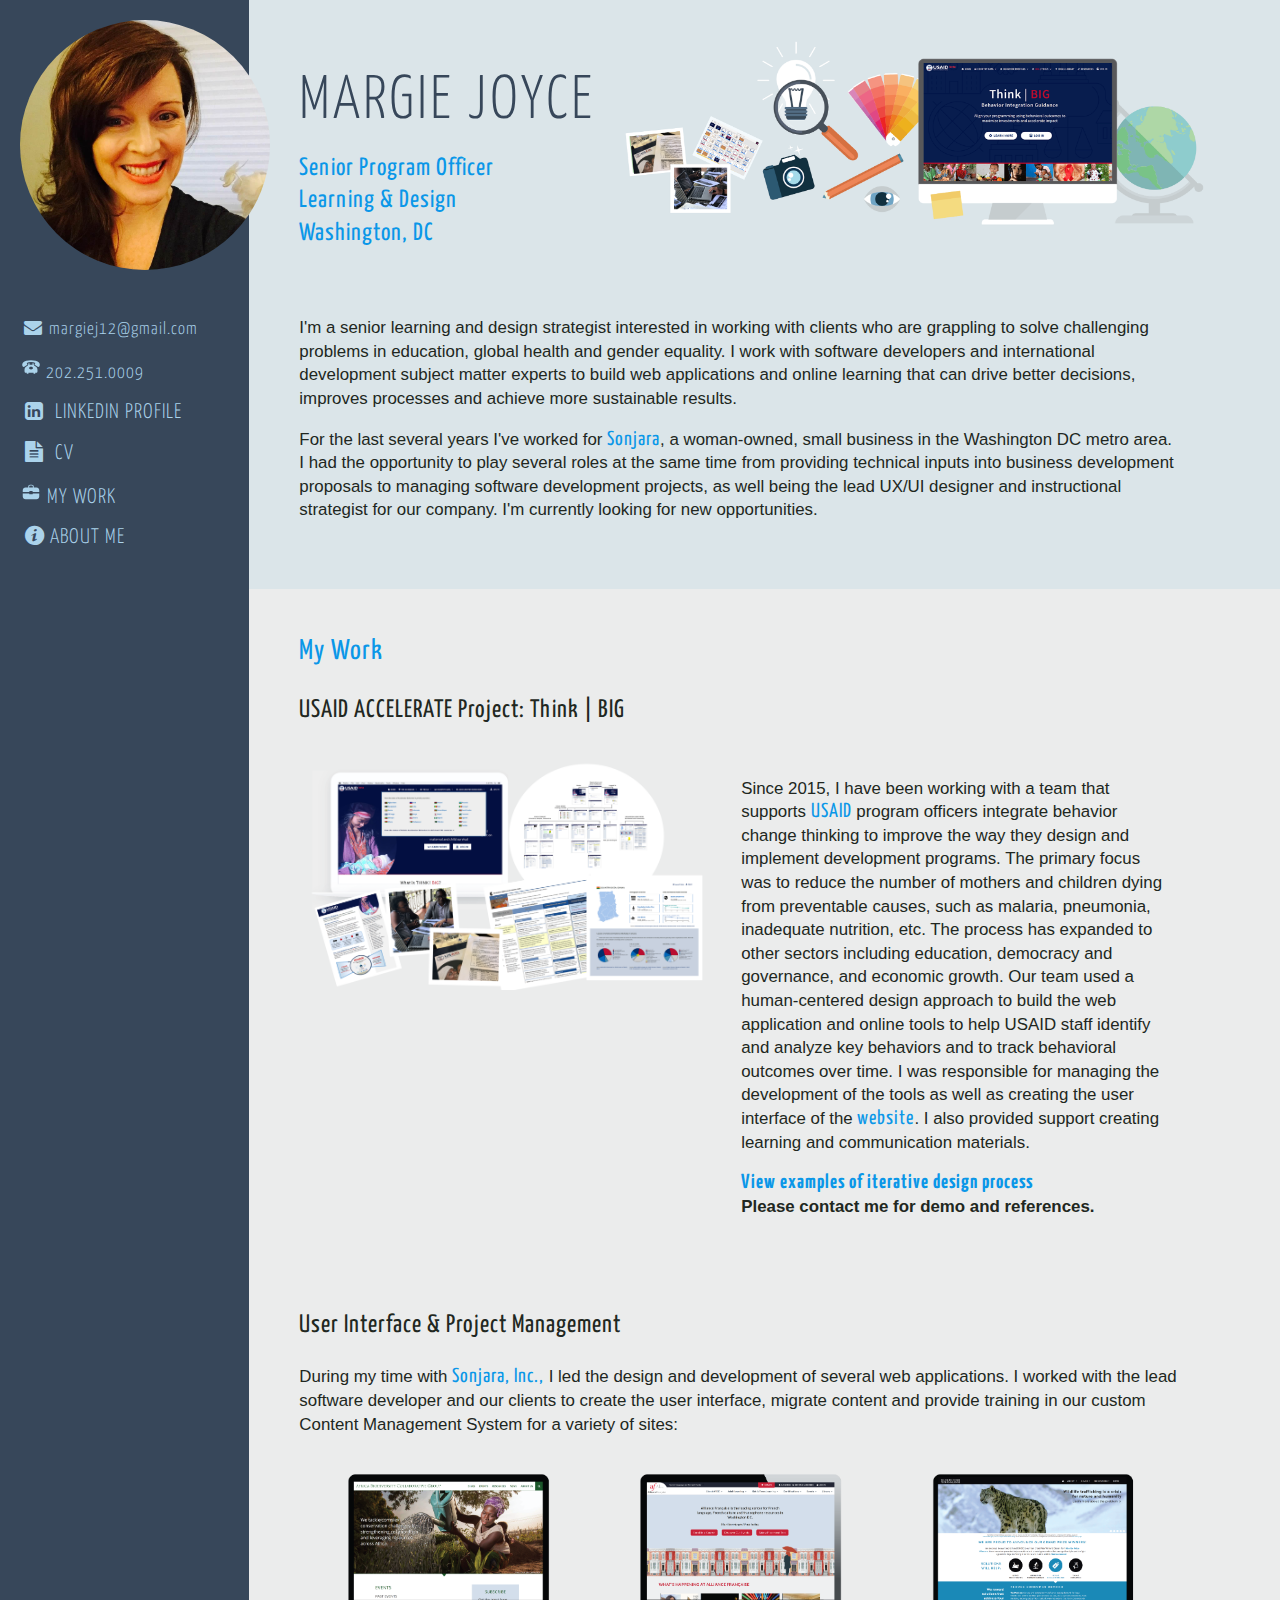
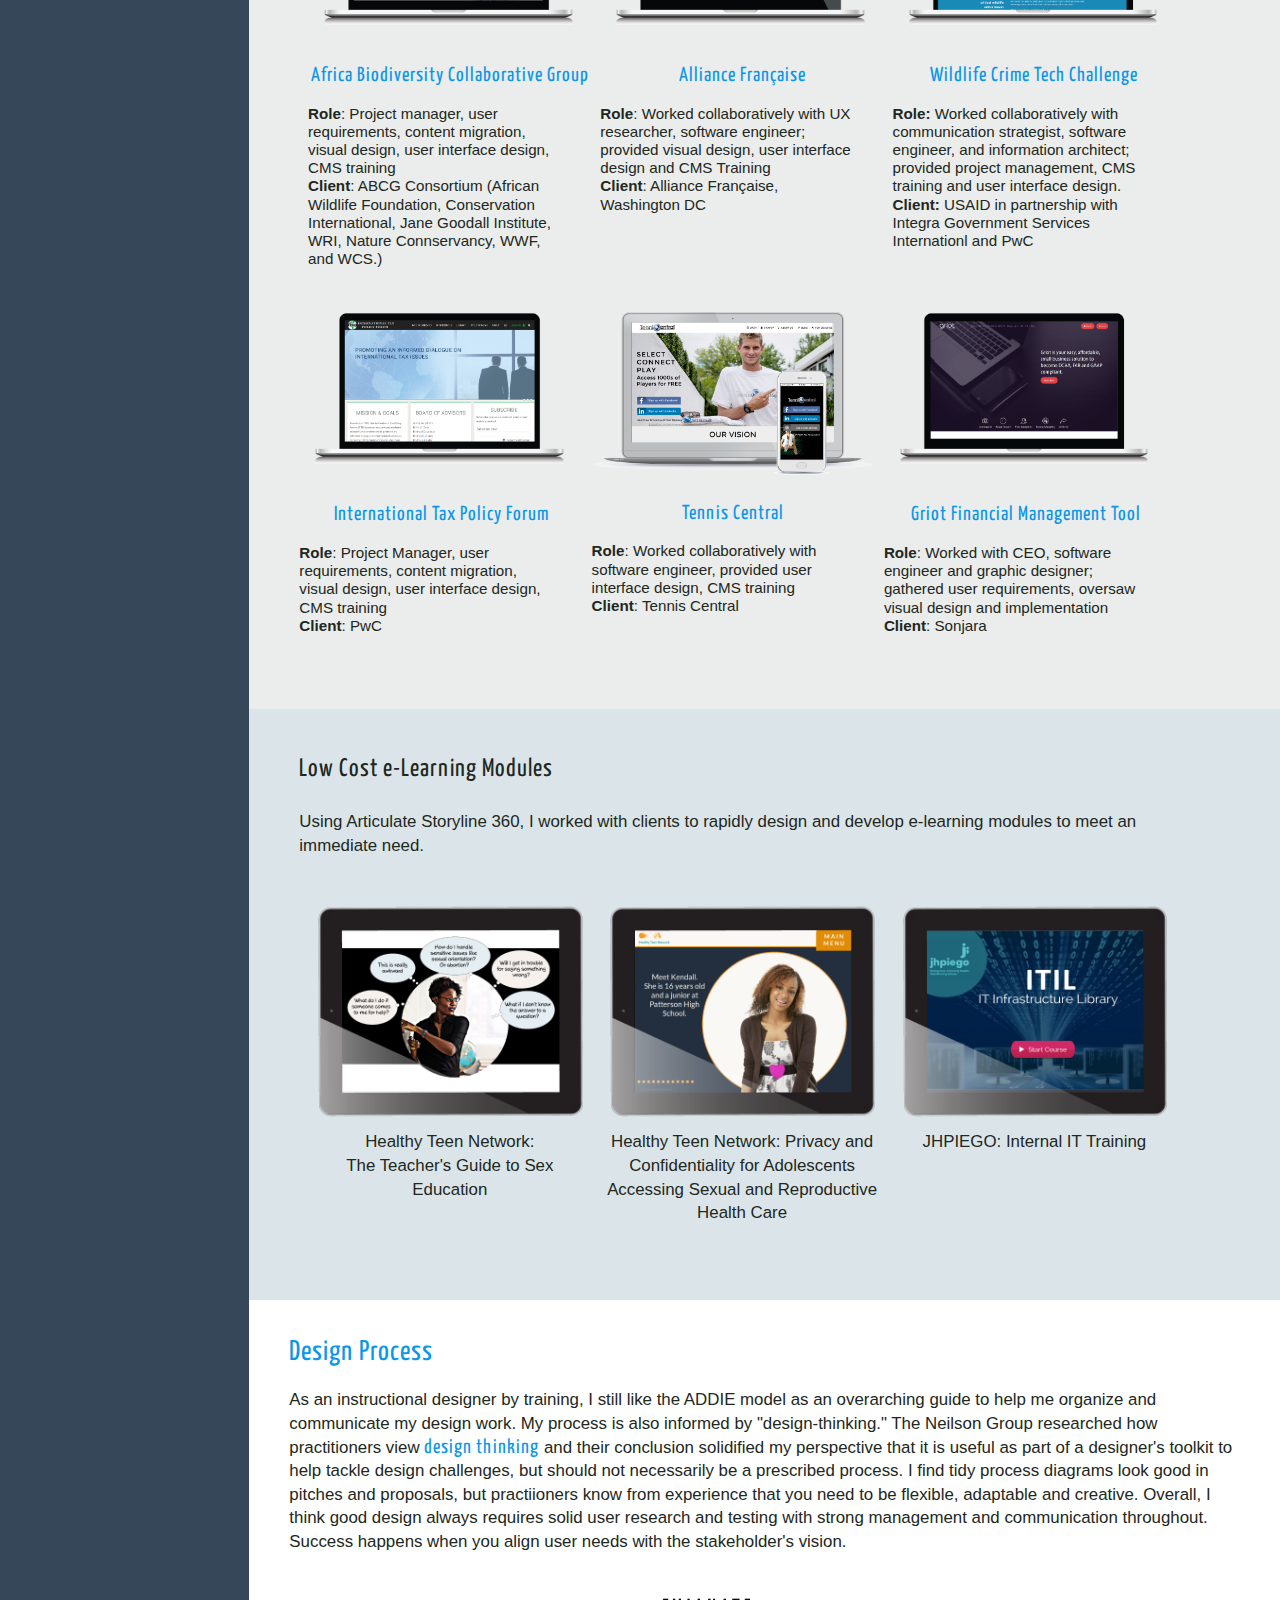
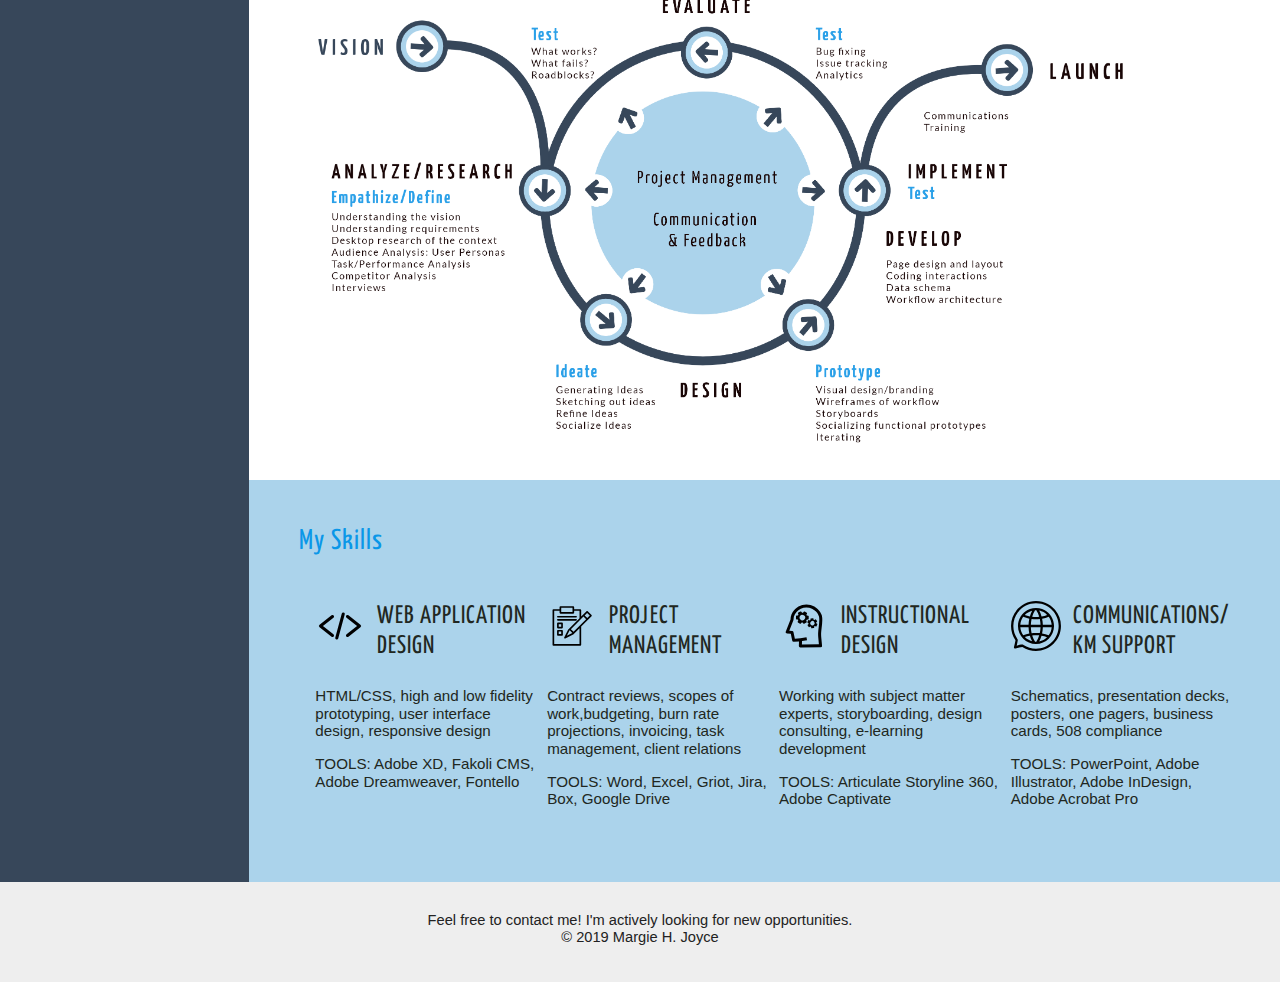
==== index.html @ 236e7077 "Update index.html" ====
<!doctype html>
<html lang="en">
<head>
<meta charset="utf-8">
<meta property="og:site_name" content="Margie Joyce Portfoilio" />
<meta property="og:title" content="Margie Joyce Design Portfolio" />
<meta property="og:image" content="images/banner.png" />
<meta name="description" content="tbd" />
<meta name="keywords" content="Margie Joyce, Instructional Design, Learning and Design, Learning Strategist" />
<meta name="viewport" content="width=device-width, user-scalable=no"/>
<title>Margie Joyce, Learning and Design Strategist</title>
<link href="css/main.css" rel="stylesheet" type="text/css"> 
<link href="css/grid.css" rel="stylesheet" type="text/css"> 
<link href="css/mobile.css" rel="stylesheet" type="text/css"> 
<link href="css/fontello.css?" rel="stylesheet" type="text/css"> 
<link href="https://fonts.googleapis.com/css?family=Roboto:400,100italic,300italic,400italic,500,500italic,700,700italic,900,900italic,100,300' rel='stylesheet' type='text/css">
<link href="https://fonts.googleapis.com/css?family=Yanone+Kaffeesatz:200,300,400,700" rel="stylesheet">
</head>
<body>
<div id="layout">
  <div id="leftnav">
    <div class="photo"><img src="images/mjoyce.jpeg" alt=""/></div>
	  <div id="info"><i class="icon-mail-alt"></i> margiej12@gmail.com
      <p><img src="images/phone.svg" alt="phone icon"/>  202.251.0009</p>
    <p><a href="https://www.linkedin.com/in/margiejoyce12/" target="_blank"><i class="icon-linkedin-squared"></i> LINKEDIN PROFILE</a></p>
		<p><a href="/resume.pdf" target="_blank"> <i class="icon-doc-text-inv"></i> CV</a></p>
    <p><img src="images/work.svg" alt="work icon"/><a href="index.html"> My Work </a></p>
		<p><a href="about.html"> <i class="icon-info-circled"></i>ABOUT ME </a></p>
	</div></div>
  <div class="container"> 
    <div id="header_panel">
     <div class="section group">
	<div class="col span_1_of_3">
	     <div id="header"><h1>Margie Joyce</h1>
	      <h2>
		Senior Program Officer<br>
		Learning &amp; Design <br>
			  Washington, DC </h2></div>
	</div>
	<div class="col span_2_of_3"><img src="images/banner.png" width="100%" height="auto" alt="map of world"/>	
	</div>  </div></div>
    <div class="blue_gray_panel">
       <p>I'm a senior learning and design strategist interested in working with clients who are grappling to solve challenging problems in education, global health and gender equality. I work with software developers and international development subject matter experts to build web applications and online learning that can drive better decisions, improves processes and achieve more sustainable results. </p>
       <p>For the last several years I've worked for <a href="http://www.sonjara.com" target="_blank">Sonjara</a>, a woman-owned, small business in the Washington DC metro area. I had the opportunity to play several roles at the same time from providing technical inputs into business development proposals to managing software development projects, as well being the lead UX/UI designer and instructional strategist for our company. I'm currently looking for new opportunities. </p>
     </div>
	  <div class="gray_panel"><h2>My Work</h2>
		<div class="section group">
	<h3>USAID ACCELERATE Project: Think | BIG</h3>
		<div class="col span_1_of_2"><img src="images/accelerate_ss.png" width="100%" height="auto" alt="" style="padding-right: 20px;"></div> 
			<div class="col span_1_of_2">
              <p>Since 2015, I have been working  with a team that supports <a href="http://www.usaid.gov" target="_blank">USAID</a> program officers integrate behavior change thinking to improve the way they design and implement development programs. The primary focus was to reduce the number of mothers and children dying from preventable causes, such as malaria, pneumonia, inadequate nutrition, etc. The process has expanded to other sectors including education, democracy and governance, and economic growth. Our team used a human-centered design approach to build the web application and online tools to help USAID staff identify and analyze key behaviors and to track behavioral outcomes over time. I was responsible for managing the development of the tools as well as creating the user interface of the <a href="http://www.acceleratorbehaviors.org" target="_blank">website</a>. I also provided support creating learning and communication materials.</p>
              <p><strong><a href="accelerate_iterations.html">View examples of iterative design process</a><br>
              Please contact me for demo and references.<br>
              </strong></p>
              <p>&nbsp;</p>
	      </div>	 
	  </div>	   
	<div class="section group">
	<h3>User Interface & Project Management	</h3>
		<p>During my time with <a href="http://www.sonjara.com" target="_blank">Sonjara, Inc.,</a> I led the design and development of several web applications. I worked with the lead software developer and our clients to create the user interface, migrate content and provide training in our custom Content Management System for a variety of sites:</p>
		<div class="col span_1_of_3"><img src="images/abcg.png" width="100%" alt="Africa Biodiversity Collaborative Group"/><p style="text-align: center"> <a href="http://abcg.org" target="_blank">Africa Biodiversity Collaborative Group</a></p>
<p style="width: 90%; font-size: 90%; line-height: 120%;"> <strong>Role</strong>: Project manager, user requirements, content migration, visual design, user interface design, CMS training<br>
		  <strong>Client</strong>: ABCG Consortium (African Wildlife Foundation, Conservation International, Jane Goodall Institute, WRI,  Nature Connservancy, WWF, and WCS.)</p>
		</div>
		<div class="col span_1_of_3"><img src="images/afdc.png" width="100%" alt="Alliane Francaise"/><p style="text-align: center"> <a href="https://francedc.org/" target="_blank">Alliance Française</a></p>
		  <p style="width: 90%; font-size: 90%; line-height: 120%;"><strong>Role</strong>: Worked collaboratively with UX researcher, software engineer; provided visual design, user interface design and CMS Training<br>
            <strong>Client</strong>: Alliance Française, Washington DC<br>
	      </p>
		</div>
		<div class="col span_1_of_3">
		  <img src="images/wctc.png" width="100%" alt="screenshot of homepae"/>
		  <p style="text-align: center"><a href="https://wildlifecrimetech.org/" target="_blank"> Wildlife Crime Tech Challenge</a></p>
		  <p style="width: 90%; font-size: 90%; line-height: 120%;"><strong>Role: </strong>Worked collaboratively with communication strategist, software engineer, and information architect; provided project management, CMS training and user interface design.<br>
	      <strong>Client:</strong> USAID in partnership with Integra Government Services Internationl and PwC</p>
		</div>
	    </div>
		<div class="section group">
		<div class="col span_1_of_3"><img src="images/itpf.png" width="100%" height="auto" alt="screenshot of Internataional Tax Policy Forum homepage"/>
			<p style="text-align: center"> <a href="http://itpf.org" target="_blank">International Tax Policy Forum</a></p>
			<p style="width: 90%; font-size: 90%; line-height: 120%;"><strong>Role</strong>: Project Manager, user requirements, content migration, visual design, user interface design, CMS training<br>
            <strong>Client</strong>: PwC</p>
		</div>
		<div class="col span_1_of_3"><img src="images/tennis_central.png" width="100%" alt="screenshot of Tennis Central homepage"/><p style="text-align: center"> <a href="https://tenniscentral.net/index" target="_blank">Tennis Central</a></p>
		  <p style="width: 90%; font-size: 90%; line-height: 120%;"><strong>Role</strong>: Worked collaboratively with software engineer, provided  user interface design, CMS training<br>
          <strong>Client</strong>: Tennis Central</p>
		</div>
		<div class="col span_1_of_3"><img src="images/griot.png" width="100%" alt="screenshot of Griot homepage"/><p style="text-align: center"> <a href="http://www.griot.us" target="_blank">Griot Financial Management Tool</a></p>
		  <p style="width: 90%; font-size: 90%; line-height: 120%;"><strong>Role</strong>: Worked with CEO, software engineer and graphic designer; gathered user requirements, oversaw visual design and implementation<br>
          <strong>Client</strong>: Sonjara</p>
		</div>
		  </div>	  
	  </div>
	  <div class="blue_gray_panel">
	  <div class="section group">
		  <h3>Low Cost e-Learning Modules</h3>
		  <p> Using Articulate Storyline 360, I worked with clients to rapidly design and develop e-learning modules to meet an immediate need.</p>
		<div class="col span_1_of_3">
	    <p style="text-align: center"> <img src="images/htn.png" width="100%" alt="elearnign course"/>Healthy Teen Network:<br>
	    The Teacher's Guide to Sex Education</p></div>
		<div class="col span_1_of_3">
		  <p style="text-align: center"> <img src="images/htn_privacy.png" width="100%" height="auto" alt="screenshot of Kendall course"/>Healthy Teen Network:
        Privacy and Confidentiality for Adolescents Accessing  Sexual and Reproductive Health Care </p></div>
		<div class="col span_1_of_3">
	    <p style="text-align: center"><img src="images/jpiego.png" width="100%" alt="elearnign course"/>JHPIEGO: Internal IT Training</p></div>
	    </div></div>
	  <div class="white_panel"><h2>Design Process</h2>
	  <p>As an instructional designer by training, I still like the ADDIE model as an overarching guide to help me organize and communicate my design work. My process is also informed by "design-thinking." The Neilson Group researched how practitioners view <a href="https://www.nngroup.com/articles/design-thinking-practitioners-say/" target="_blank">design thinking</a> and their conclusion solidified my perspective that it is useful as part of a designer's toolkit to help tackle design challenges, but should not necessarily be a prescribed process. I find tidy process diagrams look good in pitches and proposals, but practiioners know from experience that you need to be flexible, adaptable and creative. Overall, I think good design always requires solid user research and testing with strong management and communication throughout. Success happens when you align user needs with the stakeholder's vision. </p><img src="images/design_process.png" width="90%" height="auto" alt="Design Process schematic"/></div>
    <div class="blue_panel">
	    <h2>My Skills</h2>
<div class="section group">
	<div class="col span_1_of_4">
	 <div class="box"> <h3><img src="images/code.svg" alt=""/> WEB  APPLICATION<br>
DESIGN</h3>
	  <p>HTML/CSS, high and low fidelity<br>
	    prototyping, user interface<br>
	    design, responsive design</p>
	  <p>TOOLS: Adobe XD, Fakoli CMS,<br>
	    Adobe  Dreamweaver, Fontello</p>
		</div></div>
	<div class="col span_1_of_4">
	<div class="box">  <h3><img src="images/pm2.svg" alt=""/> PROJECT <br>
	    MANAGEMENT</h3>
	  <p>Contract reviews, scopes of work,budgeting, burn rate projections, invoicing, task management, client relations</p>
	  <p>TOOLS:  Word, Excel, Griot, Jira,<br>
	    Box, Google Drive	<br>
		</p></div>
	</div>
	<div class="col span_1_of_4">
	<div class="box"> 
	<h3><img src="images/knowledge.svg" alt=""/> INSTRUCTIONAL<br>
DESIGN</h3>
	  <p>Working with subject matter experts, storyboarding,  design consulting, e-learning development</p>
	  <p>TOOLS:  Articulate Storyline 360,<br>
	    Adobe Captivate</p>
		</div></div>
		<div class="col span_1_of_4">
		 <div class="box"> <h3><img src="images/global_comms.svg" alt=""/> COMMUNICATIONS/<br>
		    KM SUPPORT
	      </h3>
		  <p>Schematics, presentation decks,<br>
		    posters, one pagers, business cards, 508 compliance</p>
		  <p>TOOLS: PowerPoint, Adobe Illustrator, Adobe InDesign, Adobe Acrobat Pro</p>
		  </div></div>
</div>
	  </div>
  </div>
</div>
<div class="footer">Feel free to contact me! I'm actively looking for new opportunities.<br>
© 2019 Margie H. Joyce</div>
</body>
</html>
---- css/main.css ----
@charset "utf-8";
/* CSS Document */


html, body {
    height: 100%;
}

* {
	box-sizing: border-box;
	-webkit-print-color-adjust: exact;
}

body  {
margin: 0;
font-family: 'Roboto', sans-serif;	
font-size: 11pt;
line-height: 120%;
font-style: normal;
color: #212721;
vertical-align: top;
text-align: left;
background-color:#FFF;
padding:0px;
}

H1, H2, H3, H4, H5, H6 { 
font-family: 'Yanone Kaffeesatz', sans-serif;
letter-spacing: 1px;
}

H1 {
font-size: 420%;
letter-spacing:3px;
text-transform:uppercase;
font-weight:300;
vertical-align:bottom;
color:#37475A;
margin-bottom: 0px;
line-height: 100%;
}

H2 {
font-size: 170%;
font-weight:400;
letter-spacing:1px;
margin-bottom:0px;
color: #0A97E8;
line-height: 130%;
}

H3 {
font-size: 150%;
font-weight: 400;
line-height: 120%;
}


H4 {
font-size: 110%;
font-weight:600;
}

a:link {
	color:#0A97E8;
	text-decoration: none;
	font-family: 'Yanone Kaffeesatz', sans-serif;
	font-size: 120%;
	letter-spacing: 1px;
}

a:visited {
	color: #0A97E8;
	text-decoration: none;
}

a:hover {
	color: #0A97E8;
	text-decoration: underline;
	font-family: 'Yanone Kaffeesatz', sans-serif;
}

a.button {
    color: #fff;
    font-weight: 500;
}

#layout 
{
    display: flex;
  
}

#layout .content {
    flex: 1;
    margin: 0 20px;
}

#layout .content #container
{
	margin-top: 0;
}

#leftnav {
    background-color: #37475A;
    color: #ABD3EB;
    width: 300px;
    padding: 20px;
	font-size: 120%;
	font-weight: 300;
	letter-spacing: 1px;
	font-family: 'Yanone Kaffeesatz', sans-serif;	
}

#leftnav a{
	color:#ABD3EB;
	text-decoration: none;
	text-transform: uppercase;
	
}

#leftnav img {
	height: 22px;
	width: auto;
	
}
.blue_panel {
background-color: #ABD3EB;
width: 100%;
margin: 0px;
padding: 20px 50px;
min-height: 400px;
font-size: 115%;
	
}

.container {
width: 100%;
}

.sub_content {
    padding: 10px;
    width: 1200px;
    margin: auto;
}

.box{
width: 250px;
height: 300px;
padding: 15px;
}

.box img {
width: 50px;
float:left;
margin-right: 12px;	
}


.photo {
width: 300px;
height: 300px;
position: absolute;
top: 20px;
display: block;
}

#leftnav .photo img {
width: 250px;
height: 250px;
border-radius: 50%;
display: block;
}

.footer {
min-height: 100px;
color: #222;
padding: 30px;
background-color: #eee;
text-align: center;
}

.card {
width: 90%;
padding: 20px;
height: 100px;
margin-bottom: 40px;
line-height: 130%;

}

.card h2 {
	float:left;
	margin-right: 30px;
	text-transform: uppercase;
	font-size: 110%;
	width: 200px;
	color: #333;
	margin-bottom: 15px;

}

.card  img {
    height: 42px;
    float: left;
    margin-right: 15px;
    margin-top: -10px;
	margin-bottom: 25px
}

#title {
	color: #fff;
	margin-top: 250px;
}

#header_panel {
width: 100%;
margin: 0px;
padding: 20px 50px;
background: #DBE5E9;
	
}

.gray_panel {
    background-color: #EBECEC;
    width: 100%;
    margin: 0px;
    padding: 20px 100px 50px 50px;
    min-height: auto;
    line-height: 140%;
    font-size: 115%;
}

.blue_gray_panel {
    background-color: #DBE5E9;
    width: 100%;
    margin: 0px;
    padding: 20px 100px 50px 50px;
    min-height: auto;
    line-height: 140%;
    font-size: 115%;
}

.white_panel {
    background-color:#FFF;
    width: 100%;
    margin: 0px;
    padding: 10px 40px;
    min-height: auto;
    line-height: 140%;
    font-size: 115%;
}

.box p {
    font-size: 90%;
}
#info {
	margin-top: 300px
}

.button {
    background: #37475A;
    color: #fff;
    padding: 12px;
    border-radius: 4px;
    display: block;
    width: 200px;
    text-align: center;
    text-decoration: none;
	margin-top: 12px;
}

.box2 {
	display: block;
	width: 300px;
}

#utility_bar {
width: 100%;
height: 50px;
background-color: #37475A;
color: #ABD3EB;
padding-top: 10px;
}


#utility_bar img {
    margin-right: 7px;
    margin-left: 12px;
}

#utility_bar i {
    margin-right: 7px;
    margin-left: 12px;
}
#utility_bar h1 {
	font-size: 130%;
	color: #fff;
	margin-top: 5px;
	margin-left: 120px;
}

#utility_bar .photo {
 width: 80px;
 height: 80px;
top: 2px;
}

#utility_bar .photo img {
	width: 80px;
	height: 80px;
	border-radius: 50%;
	margin-right: 50px;
}
.nav_links a {
	color:#ABD3EB;
	text-decoration: none;
	text-transform: uppercase;
}


.nav_links {
    float: right;
    padding-right: 40px;
    margin-top: -20px;
}
---- css/grid.css ----
@charset "utf-8";
/* CSS Document */

/*  RESPONSIVE GRID SECTIONS  */

.section {
	clear: both;
	padding: 0px;
	margin: 0px;
}

/*  COLUMN SETUP  */
.col {
	display: block;
	float:left;
	margin: 1% 0 1% .99%;
}
.col:first-child { margin-left: 0; }

/*  GROUPING  */
.group:before,
.group:after { content:""; display:table; }
.group:after { clear:both;}
.group { zoom:1; /* For IE 6/7 */ }

/* GRID OF TWO */
.span_1_of_2 {
    width: 48.2%;
}
.span_2_of_2 {
	width: 100%;
}

/*  GRID OF THREE  */
.span_3_of_3 {
	width: 100%;
}
.span_2_of_3 {
	width: 66.1%;
}
.span_1_of_3 {
	width: 32.2%;
}

/*  GRID OF FOUR  */
.span_4_of_4 {
	width: 100%;
}
.span_3_of_4 {
	width: 75%;
}
.span_2_of_4 {
	width: 48%;
}
.span_1_of_4 {
	width: 24.8%;
}
.col.span_1_of_4 {
    margin: 0 0 1px 1px;
}


/*  GRID OF FIVE  */
.span_5_of_5 {
	width: 100%;
}
.span_4_of_5 {
	width: 79.68%;
}
.span_3_of_5 {
	width: 59.36%;
}
.span_2_of_5 {
	width: 39.04%;
}
.span_1_of_5 {
	width: 18.72%;
}

/*  GRID OF SEVEN   ============================================================================= */


.span_7_of_7 {
	width: 100%;
}

.span_6_of_7 {
	width: 85.48%;
}

.span_5_of_7 {
  	width: 70.97%;
}

.span_4_of_7 {
  	width: 56.45%;
}

.span_3_of_7 {
  	width: 41.94%;
}

.span_2_of_7 {
  	width: 27.42%;
}

.span_1_of_7 {
  	width: 13.8%;
}
.col.span_1_of_7 {
    margin: 0 0 0 5px;
}


/*  GRID OF EIGHT  */
.span_8_of_8 {
	width: 100%;
}

.span_7_of_8 {
  	width: 87.35%;
}

.span_6_of_8 {
  	width: 74.7%;
}

.span_5_of_8 {
  	width: 62.05%;
}

.span_4_of_8 {
  	width: 49.4%;
}

.span_3_of_8 {
  	width: 36.75%;
}

.span_2_of_8 {
  	width: 24.1%;
}

.span_1_of_8 {
  	width: 11.45%;
}

/*  GO FULL WIDTH BELOW 480 PIXELS */
@media only screen and (max-width: 480px) {
	.col {  margin: 1% 0 1% 0%; }
	.span_1_of_8, .span_2_of_8, .span_3_of_8, .span_4_of_8, .span_5_of_8, .span_6_of_8, .span_7_of_8, .span_8_of_8 { width: 100%; }
}

@media only screen and (max-width: 480px) {
	.col {  margin: 1% 0 1% 0%; }
	.span_1_of_5, .span_2_of_5, .span_3_of_5, .span_4_of_5, .span_5_of_5 { width: 100%; }
}
---- css/mobile.css ----
@charset "utf-8";
/* CSS Document */

/*  GO FULL WIDTH BELOW 1200 PIXELS */
@media only screen and (max-width: 1200px) {
	#content  {
	width:	100%;
	padding: 20px;	
	}
	
.sub_content {
    padding: 10px;
    width: 100%;
    margin: auto;
}	
	
}

/*  GO FULL WIDTH BELOW 800 PIXELS */
@media only screen and (max-width: 800px) {
#leftnav .photo img {
width: 100px;
height: 100px;
	}
	
#leftnav {
    width: 180px;
    padding: 12px;
    font-size: 70%;
}
	
#leftnav img {
    height: 14px;
}
	
.blue_panel {
    width: 100%;
    padding: 20px 20px;
}
	
.box {
    width: 100%;
    height: auto;
    padding: 12px;
	font-size: 80%;
}
	
.box h3 {
    font-size: 130%;
	}
	
	#info {
	margin-top: 120px;
}

#header h1{
 	font-size: 200%;
	font-weight: 500;
	
}	

#header h2 {
		font-size: 100%
	}
	
.col.span_1_of_2
	{
		width: 100%;
	}

.col.span_1_of_3
	{
		width: 100%;
	}
	
.col.span_2_of_3 {

    width: 100%;

}

.col.span_1_of_4 {

    width: 100%;

}

.gray_panel {
	padding: 12px 20px;
	font-size: 100%;
	}
	
.white_panel {
	padding: 12px 20px;
	font-size: 100%;
	}	
	
.blue_gray_panel {
	padding: 12px 20px;
	font-size: 100%;		
	}	
	
#header_panel {
padding: 20px;
}	
	
	#utility_bar h1 {
    font-size: 90%;
    margin-top: 5px;
    margin-left: 120px;
	letter-spacing: 1px;
}

#utility_bar {
    height: 80px;
    padding-top: 10px;
}

#utility_bar i {
    margin-right: 5px;
    margin-left: 1px;
}

.nav_links {
    float: right;
    padding-right: 10px;
    margin-top: 8px;
    font-size: 70%;
}
	
}
/*  GO FULL WIDTH BELOW 480 PIXELS */
@media only screen and (max-width: 480px) {
	.col {  margin: 1% 0 1% 0%; }
	.span_1_of_8, .span_2_of_8, .span_3_of_8, .span_4_of_8, .span_5_of_8, .span_6_of_8, .span_7_of_8, .span_8_of_8 { width: 100%; }
}

@media only screen and (max-width: 480px) {
	.col {  margin: 1% 0 1% 0%; }
	.span_1_of_5, .span_2_of_5, .span_3_of_5, .span_4_of_5, .span_5_of_5 { width: 100%; }

}
---- css/fontello.css ----
@font-face {
  font-family: 'fontello';
  src: url('../font/fontello.eot?89839304');
  src: url('../font/fontello.eot?89839304#iefix') format('embedded-opentype'),
       url('../font/fontello.woff2?89839304') format('woff2'),
       url('../font/fontello.woff?89839304') format('woff'),
       url('../font/fontello.ttf?89839304') format('truetype'),
       url('../font/fontello.svg?89839304#fontello') format('svg');
  font-weight: normal;
  font-style: normal;
}
/* Chrome hack: SVG is rendered more smooth in Windozze. 100% magic, uncomment if you need it. */
/* Note, that will break hinting! In other OS-es font will be not as sharp as it could be */
/*
@media screen and (-webkit-min-device-pixel-ratio:0) {
  @font-face {
    font-family: 'fontello';
    src: url('../font/fontello.svg?89839304#fontello') format('svg');
  }
}
*/
 
 [class^="icon-"]:before, [class*=" icon-"]:before {
  font-family: "fontello";
  font-style: normal;
  font-weight: normal;
  speak: none;
 
  display: inline-block;
  text-decoration: inherit;
  width: 1em;
  margin-right: .2em;
  text-align: center;
  /* opacity: .8; */
 
  /* For safety - reset parent styles, that can break glyph codes*/
  font-variant: normal;
  text-transform: none;
 
  /* fix buttons height, for twitter bootstrap */
  line-height: 1em;
 
  /* Animation center compensation - margins should be symmetric */
  /* remove if not needed */
  margin-left: .2em;
 
  /* you can be more comfortable with increased icons size */
  /* font-size: 120%; */
 
  /* Font smoothing. That was taken from TWBS */
  -webkit-font-smoothing: antialiased;
  -moz-osx-font-smoothing: grayscale;
 
  /* Uncomment for 3D effect */
  /* text-shadow: 1px 1px 1px rgba(127, 127, 127, 0.3); */
}
 
.icon-search:before { content: '\e800'; } /* '' */
.icon-mail:before { content: '\e801'; } /* '' */
.icon-mail-alt:before { content: '\e802'; } /* '' */
.icon-bookmark:before { content: '\e803'; } /* '' */
.icon-flag:before { content: '\e804'; } /* '' */
.icon-edit:before { content: '\e805'; } /* '' */
.icon-comment:before { content: '\e806'; } /* '' */
.icon-chat:before { content: '\e807'; } /* '' */
.icon-comment-empty:before { content: '\e808'; } /* '' */
.icon-chat-empty:before { content: '\e809'; } /* '' */
.icon-attention:before { content: '\e80a'; } /* '' */
.icon-file-pdf:before { content: '\e80b'; } /* '' */
.icon-rss:before { content: '\e80c'; } /* '' */
.icon-menu:before { content: '\e80d'; } /* '' */
.icon-cog-1:before { content: '\e80e'; } /* '' */
.icon-cog-alt:before { content: '\e80f'; } /* '' */
.icon-sliders:before { content: '\e810'; } /* '' */
.icon-calendar:before { content: '\e811'; } /* '' */
.icon-down-open:before { content: '\e812'; } /* '' */
.icon-left-open:before { content: '\e813'; } /* '' */
.icon-up-open:before { content: '\e814'; } /* '' */
.icon-angle-double-left:before { content: '\e815'; } /* '' */
.icon-angle-double-right:before { content: '\e816'; } /* '' */
.icon-sort-up:before { content: '\e817'; } /* '' */
.icon-cubes:before { content: '\e818'; } /* '' */
.icon-brush:before { content: '\e819'; } /* '' */
.icon-user:before { content: '\e81a'; } /* '' */
.icon-user-add:before { content: '\e81b'; } /* '' */
.icon-info-circled:before { content: '\e81c'; } /* '' */
.icon-cog:before { content: '\e81d'; } /* '' */
.icon-down-open-1:before { content: '\e81e'; } /* '' */
.icon-left-open-1:before { content: '\e81f'; } /* '' */
.icon-right-open-1:before { content: '\e820'; } /* '' */
.icon-up-open-1:before { content: '\e821'; } /* '' */
.icon-arrows-ccw:before { content: '\e822'; } /* '' */
.icon-globe:before { content: '\e823'; } /* '' */
.icon-chart-line:before { content: '\e824'; } /* '' */
.icon-twitter-1:before { content: '\e825'; } /* '' */
.icon-facebook:before { content: '\e826'; } /* '' */
.icon-linkedin:before { content: '\e827'; } /* '' */
.icon-users-outline:before { content: '\e828'; } /* '' */
.icon-user-add-outline:before { content: '\e829'; } /* '' */
.icon-user-add-1:before { content: '\e82a'; } /* '' */
.icon-home:before { content: '\e82b'; } /* '' */
.icon-edit-1:before { content: '\e82c'; } /* '' */
.icon-cog-outline:before { content: '\e82d'; } /* '' */
.icon-cog-2:before { content: '\e82e'; } /* '' */
.icon-lightbulb:before { content: '\e82f'; } /* '' */
.icon-flow-merge:before { content: '\e830'; } /* '' */
.icon-puzzle:before { content: '\e831'; } /* '' */
.icon-twitter:before { content: '\e832'; } /* '' */
.icon-download:before { content: '\e833'; } /* '' */
.icon-chat-1:before { content: '\e834'; } /* '' */
.icon-spread:before { content: '\e835'; } /* '' */
.icon-acrobat:before { content: '\e836'; } /* '' */
.icon-download-alt:before { content: '\e837'; } /* '' */
.icon-lightbulb-1:before { content: '\e838'; } /* '' */
.icon-pencil:before { content: '\e839'; } /* '' */
.icon-doc:before { content: '\e83a'; } /* '' */
.icon-params:before { content: '\e83b'; } /* '' */
.icon-lightbulb-2:before { content: '\e83c'; } /* '' */
.icon-link:before { content: '\e83d'; } /* '' */
.icon-link-ext:before { content: '\e83e'; } /* '' */
.icon-link-ext-alt:before { content: '\e83f'; } /* '' */
.icon-gauge:before { content: '\e840'; } /* '' */
.icon-gauge-1:before { content: '\e841'; } /* '' */
.icon-print:before { content: '\e842'; } /* '' */
.icon-chart-bar:before { content: '\e843'; } /* '' */
.icon-chart-pie:before { content: '\e844'; } /* '' */
.icon-cancel:before { content: '\e845'; } /* '' */
.icon-ok:before { content: '\e846'; } /* '' */
.icon-picture:before { content: '\e847'; } /* '' */
.icon-trash:before { content: '\e848'; } /* '' */
.icon-doc-text-inv:before { content: '\e849'; } /* '' */
.icon-pin:before { content: '\e84a'; } /* '' */
.icon-bank:before { content: '\e84b'; } /* '' */
.icon-chat-2:before { content: '\e84c'; } /* '' */
.icon-toggle-on:before { content: '\e84d'; } /* '' */
.icon-pencil-1:before { content: '\e84e'; } /* '' */
.icon-help-circled:before { content: '\e84f'; } /* '' */
.icon-help-circled-alt:before { content: '\e850'; } /* '' */
.icon-clone-plus:before { content: '\e851'; } /* '' */
.icon-publish:before { content: '\e852'; } /* '' */
.icon-lock:before { content: '\e853'; } /* '' */
.icon-star:before { content: '\e854'; } /* '' */
.icon-star-empty:before { content: '\e855'; } /* '' */
.icon-star-half:before { content: '\e856'; } /* '' */
.icon-star-half-alt:before { content: '\e857'; } /* '' */
.icon-globe-alt-outline:before { content: '\e858'; } /* '' */
.icon-globe-alt:before { content: '\e859'; } /* '' */
.icon-arrows-cw:before { content: '\e85a'; } /* '' */
.icon-address:before { content: '\e85b'; } /* '' */
.icon-chart-pie-1:before { content: '\e85c'; } /* '' */
.icon-key:before { content: '\e85d'; } /* '' */
.icon-bookmark-empty:before { content: '\e85e'; } /* '' */
.icon-key-1:before { content: '\e85f'; } /* '' */
.icon-pencil-2:before { content: '\e860'; } /* '' */
.icon-level-up:before { content: '\e861'; } /* '' */
.icon-undo:before { content: '\e862'; } /* '' */
.icon-plus-squared:before { content: '\e863'; } /* '' */
.icon-minus:before { content: '\e864'; } /* '' */
.icon-attention-circled:before { content: '\e865'; } /* '' */
.icon-switch:before { content: '\e866'; } /* '' */
.icon-orientation-portrait:before { content: '\e867'; } /* '' */
.icon-orientation-landscape:before { content: '\e868'; } /* '' */
.icon-file-word:before { content: '\e869'; } /* '' */
.icon-plus:before { content: '\e86a'; } /* '' */
.icon-comms:before { content: '\e86b'; } /* '' */
.icon-docs:before { content: '\e86c'; } /* '' */
.icon-doc-text:before { content: '\e86d'; } /* '' */
.icon-megaphone:before { content: '\e86e'; } /* '' */
.icon-resize-full:before { content: '\e86f'; } /* '' */
.icon-down-big:before { content: '\e8ba'; } /* '' */
.icon-up-big:before { content: '\e8bd'; } /* '' */
.icon-list-numbered:before { content: '\e902'; } /* '' */
.icon-table:before { content: '\e907'; } /* '' */
.icon-check:before { content: '\e91a'; } /* '' */
.icon-check-empty:before { content: '\e91b'; } /* '' */
.icon-sort:before { content: '\e947'; } /* '' */
.icon-sort-down:before { content: '\e948'; } /* '' */
.icon-logout:before { content: '\f02d'; } /* '' */
.icon-upload:before { content: '\f02f'; } /* '' */
.icon-move:before { content: '\f047'; } /* '' */
.icon-clone:before { content: '\f24d'; } /* '' */
.icon-map-signs:before { content: '\f277'; } /* '' */
.icon-user-circle:before { content: '\f2bd'; } /* '' */
.icon-user-circle-o:before { content: '\f2be'; } /* '' */
.icon-linkedin-squared:before { content: '\f30c'; } /* '' */
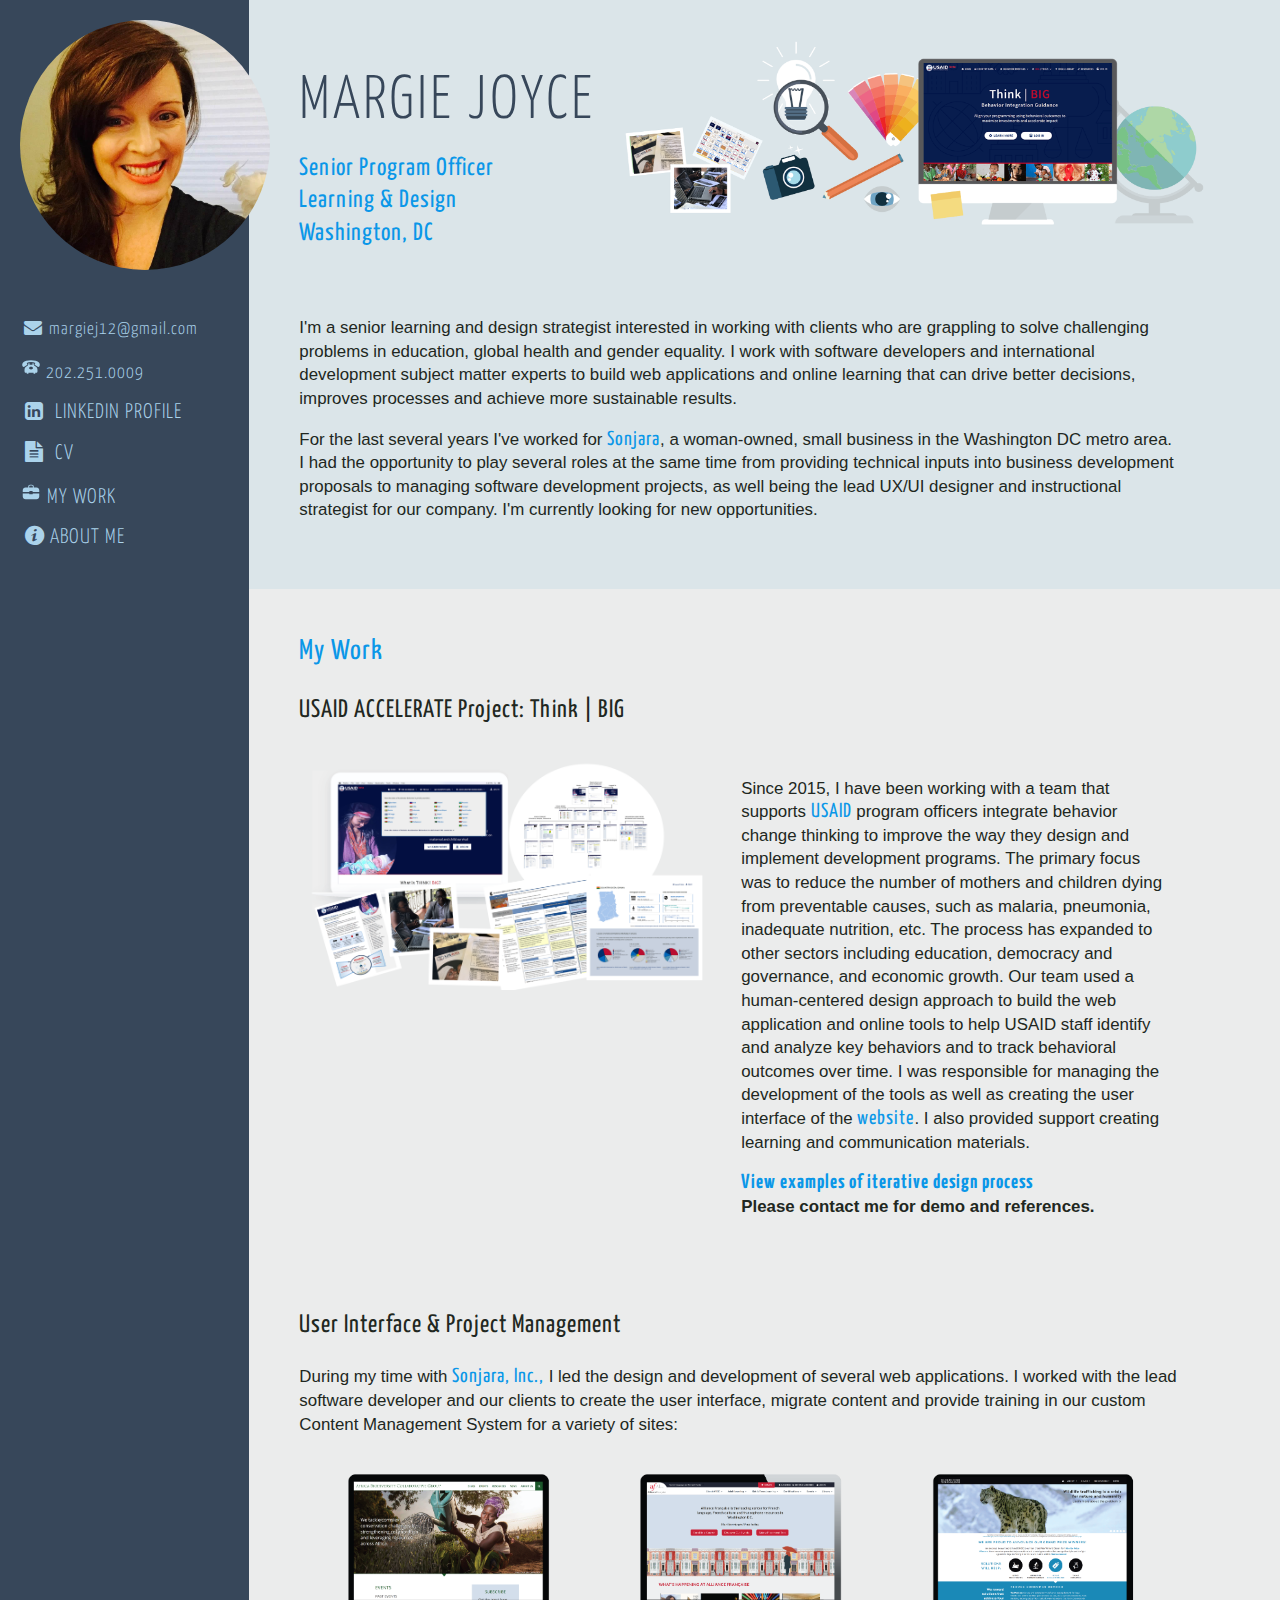
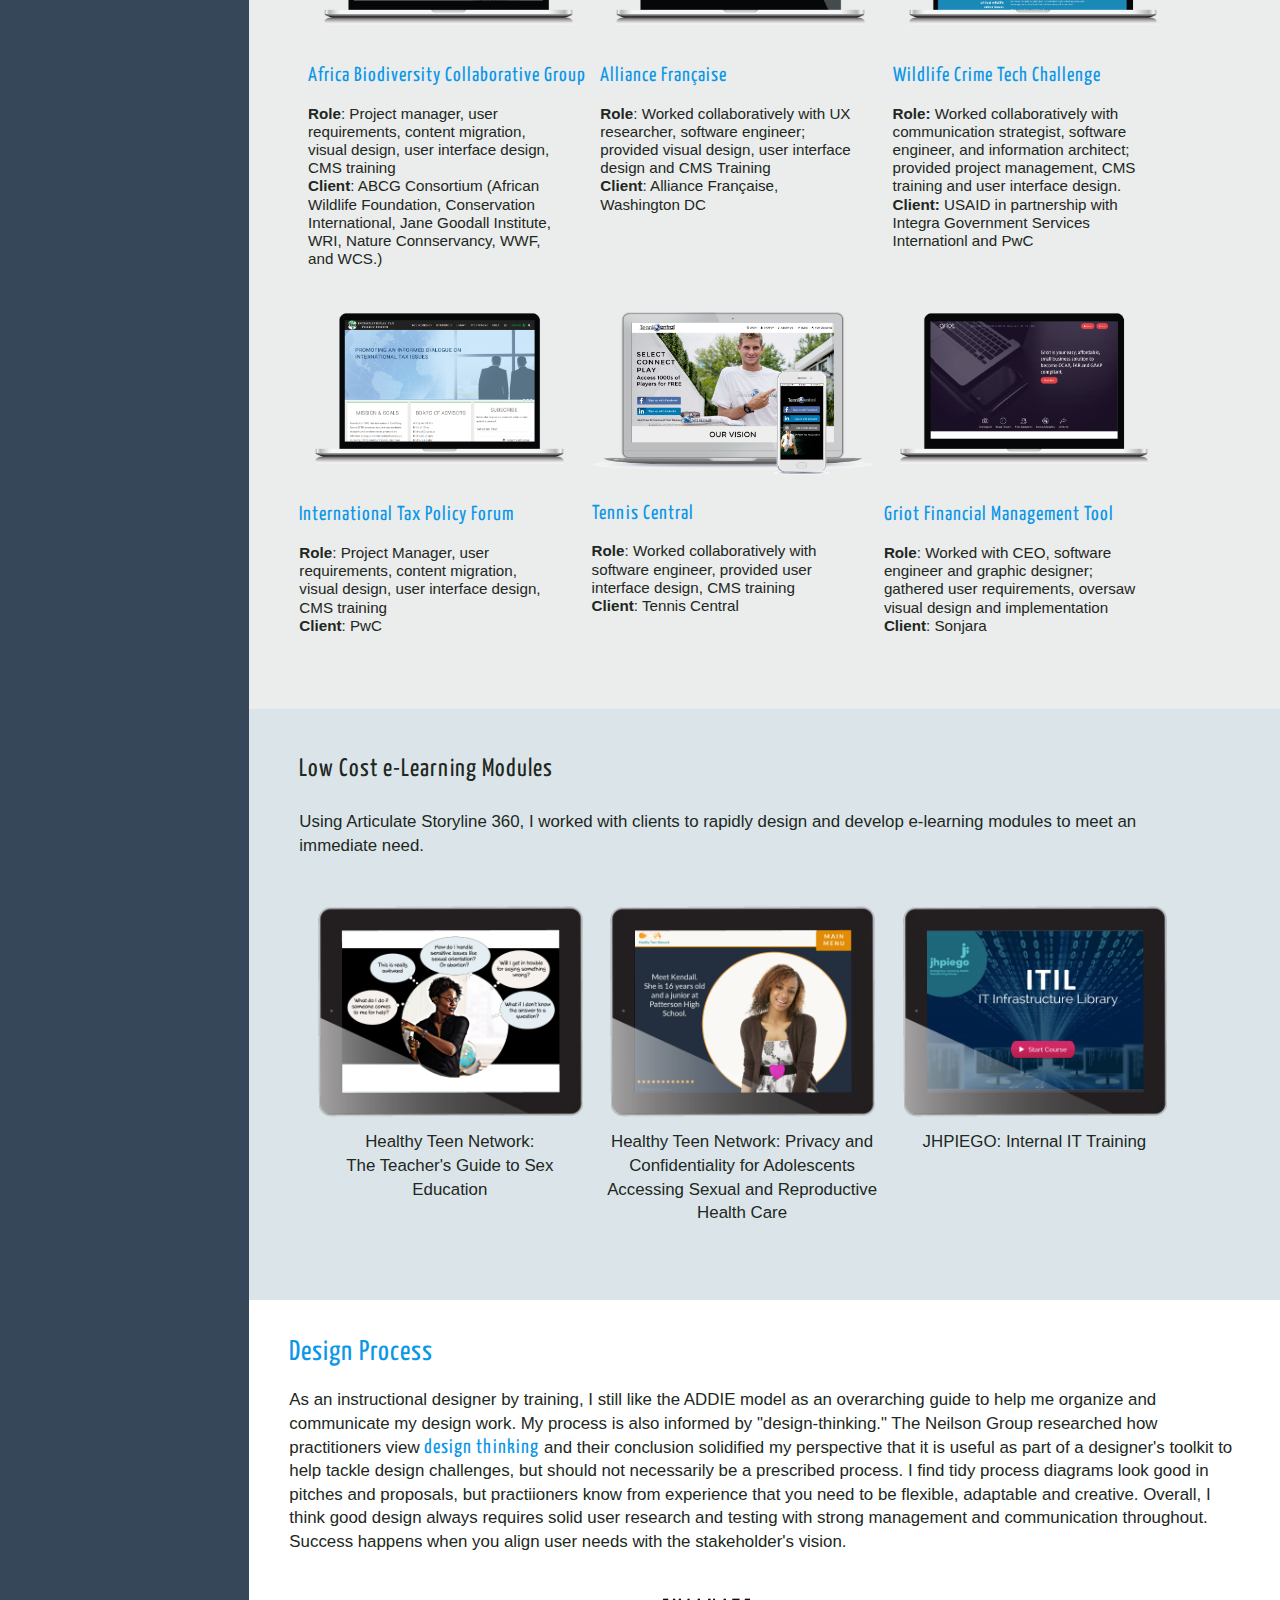
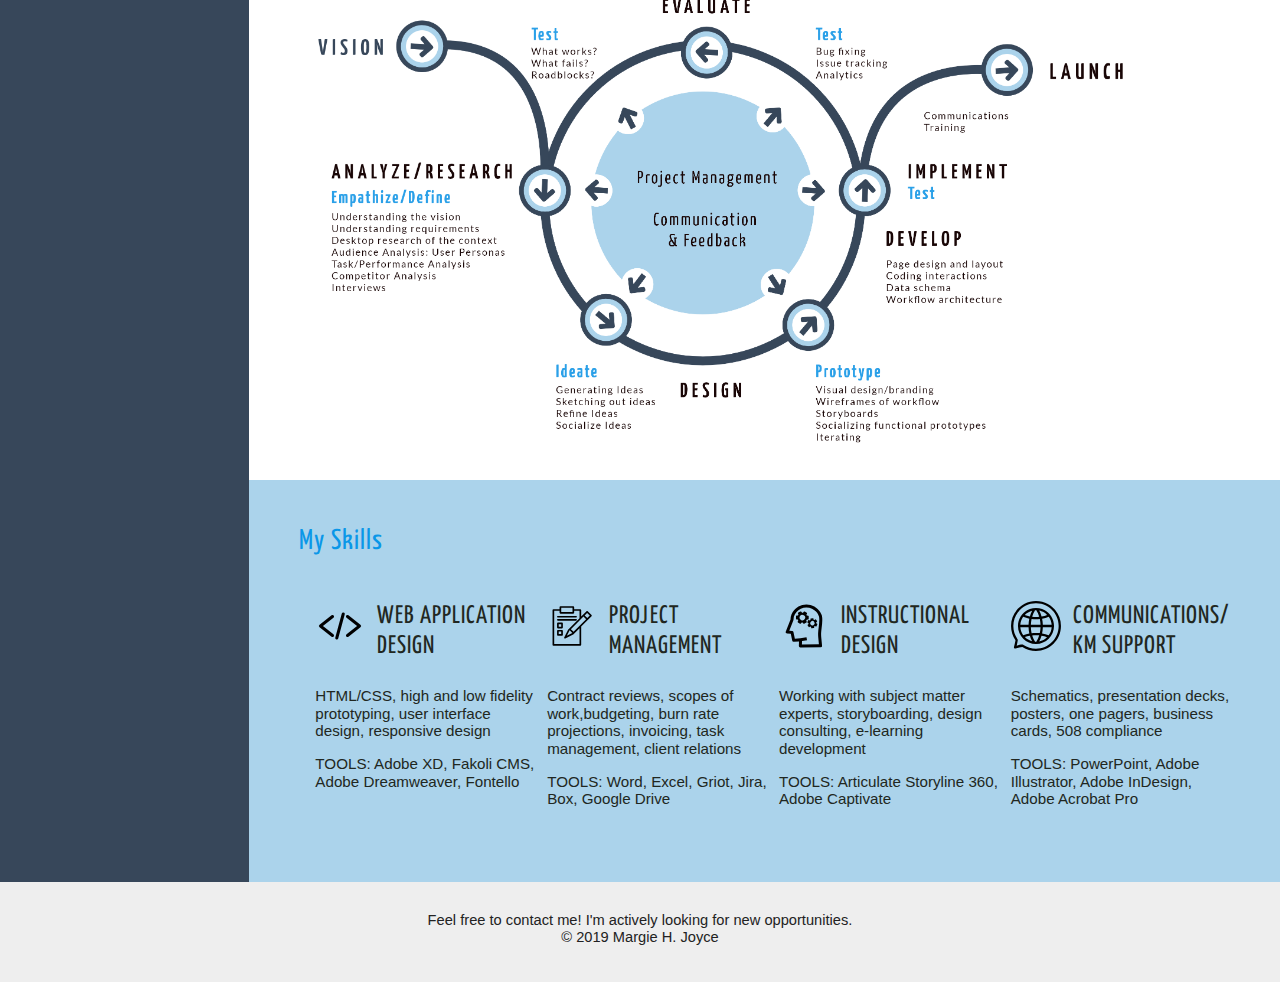
==== commit 3d15f6e0: "style changes" ====
--- a/index.html
+++ b/index.html
@@ -58,33 +58,33 @@
 	<div class="section group">
 	<h3>User Interface & Project Management	</h3>
 		<p>During my time with <a href="http://www.sonjara.com" target="_blank">Sonjara, Inc.,</a> I led the design and development of several web applications. I worked with the lead software developer and our clients to create the user interface, migrate content and provide training in our custom Content Management System for a variety of sites:</p>
-		<div class="col span_1_of_3"><img src="images/abcg.png" width="100%" alt="Africa Biodiversity Collaborative Group"/><p style="text-align: center"> <a href="http://abcg.org" target="_blank">Africa Biodiversity Collaborative Group</a></p>
+		<div class="col span_1_of_3"><img src="images/abcg.png" width="100%" alt="Africa Biodiversity Collaborative Group"/><p> <a href="http://abcg.org" target="_blank">Africa Biodiversity Collaborative Group</a></p>
 <p style="width: 90%; font-size: 90%; line-height: 120%;"> <strong>Role</strong>: Project manager, user requirements, content migration, visual design, user interface design, CMS training<br>
 		  <strong>Client</strong>: ABCG Consortium (African Wildlife Foundation, Conservation International, Jane Goodall Institute, WRI,  Nature Connservancy, WWF, and WCS.)</p>
 		</div>
-		<div class="col span_1_of_3"><img src="images/afdc.png" width="100%" alt="Alliane Francaise"/><p style="text-align: center"> <a href="https://francedc.org/" target="_blank">Alliance Française</a></p>
+		<div class="col span_1_of_3"><img src="images/afdc.png" width="100%" alt="Alliane Francaise"/><p> <a href="https://francedc.org/" target="_blank">Alliance Française</a></p>
 		  <p style="width: 90%; font-size: 90%; line-height: 120%;"><strong>Role</strong>: Worked collaboratively with UX researcher, software engineer; provided visual design, user interface design and CMS Training<br>
             <strong>Client</strong>: Alliance Française, Washington DC<br>
 	      </p>
 		</div>
 		<div class="col span_1_of_3">
 		  <img src="images/wctc.png" width="100%" alt="screenshot of homepae"/>
-		  <p style="text-align: center"><a href="https://wildlifecrimetech.org/" target="_blank"> Wildlife Crime Tech Challenge</a></p>
+		  <p><a href="https://wildlifecrimetech.org/" target="_blank"> Wildlife Crime Tech Challenge</a></p>
 		  <p style="width: 90%; font-size: 90%; line-height: 120%;"><strong>Role: </strong>Worked collaboratively with communication strategist, software engineer, and information architect; provided project management, CMS training and user interface design.<br>
 	      <strong>Client:</strong> USAID in partnership with Integra Government Services Internationl and PwC</p>
 		</div>
 	    </div>
 		<div class="section group">
 		<div class="col span_1_of_3"><img src="images/itpf.png" width="100%" height="auto" alt="screenshot of Internataional Tax Policy Forum homepage"/>
-			<p style="text-align: center"> <a href="http://itpf.org" target="_blank">International Tax Policy Forum</a></p>
+			<p> <a href="http://itpf.org" target="_blank">International Tax Policy Forum</a></p>
 			<p style="width: 90%; font-size: 90%; line-height: 120%;"><strong>Role</strong>: Project Manager, user requirements, content migration, visual design, user interface design, CMS training<br>
             <strong>Client</strong>: PwC</p>
 		</div>
-		<div class="col span_1_of_3"><img src="images/tennis_central.png" width="100%" alt="screenshot of Tennis Central homepage"/><p style="text-align: center"> <a href="https://tenniscentral.net/index" target="_blank">Tennis Central</a></p>
+		<div class="col span_1_of_3"><img src="images/tennis_central.png" width="100%" alt="screenshot of Tennis Central homepage"/><p> <a href="https://tenniscentral.net/index" target="_blank">Tennis Central</a></p>
 		  <p style="width: 90%; font-size: 90%; line-height: 120%;"><strong>Role</strong>: Worked collaboratively with software engineer, provided  user interface design, CMS training<br>
           <strong>Client</strong>: Tennis Central</p>
 		</div>
-		<div class="col span_1_of_3"><img src="images/griot.png" width="100%" alt="screenshot of Griot homepage"/><p style="text-align: center"> <a href="http://www.griot.us" target="_blank">Griot Financial Management Tool</a></p>
+		<div class="col span_1_of_3"><img src="images/griot.png" width="100%" alt="screenshot of Griot homepage"/><p> <a href="http://www.griot.us" target="_blank">Griot Financial Management Tool</a></p>
 		  <p style="width: 90%; font-size: 90%; line-height: 120%;"><strong>Role</strong>: Worked with CEO, software engineer and graphic designer; gathered user requirements, oversaw visual design and implementation<br>
           <strong>Client</strong>: Sonjara</p>
 		</div>
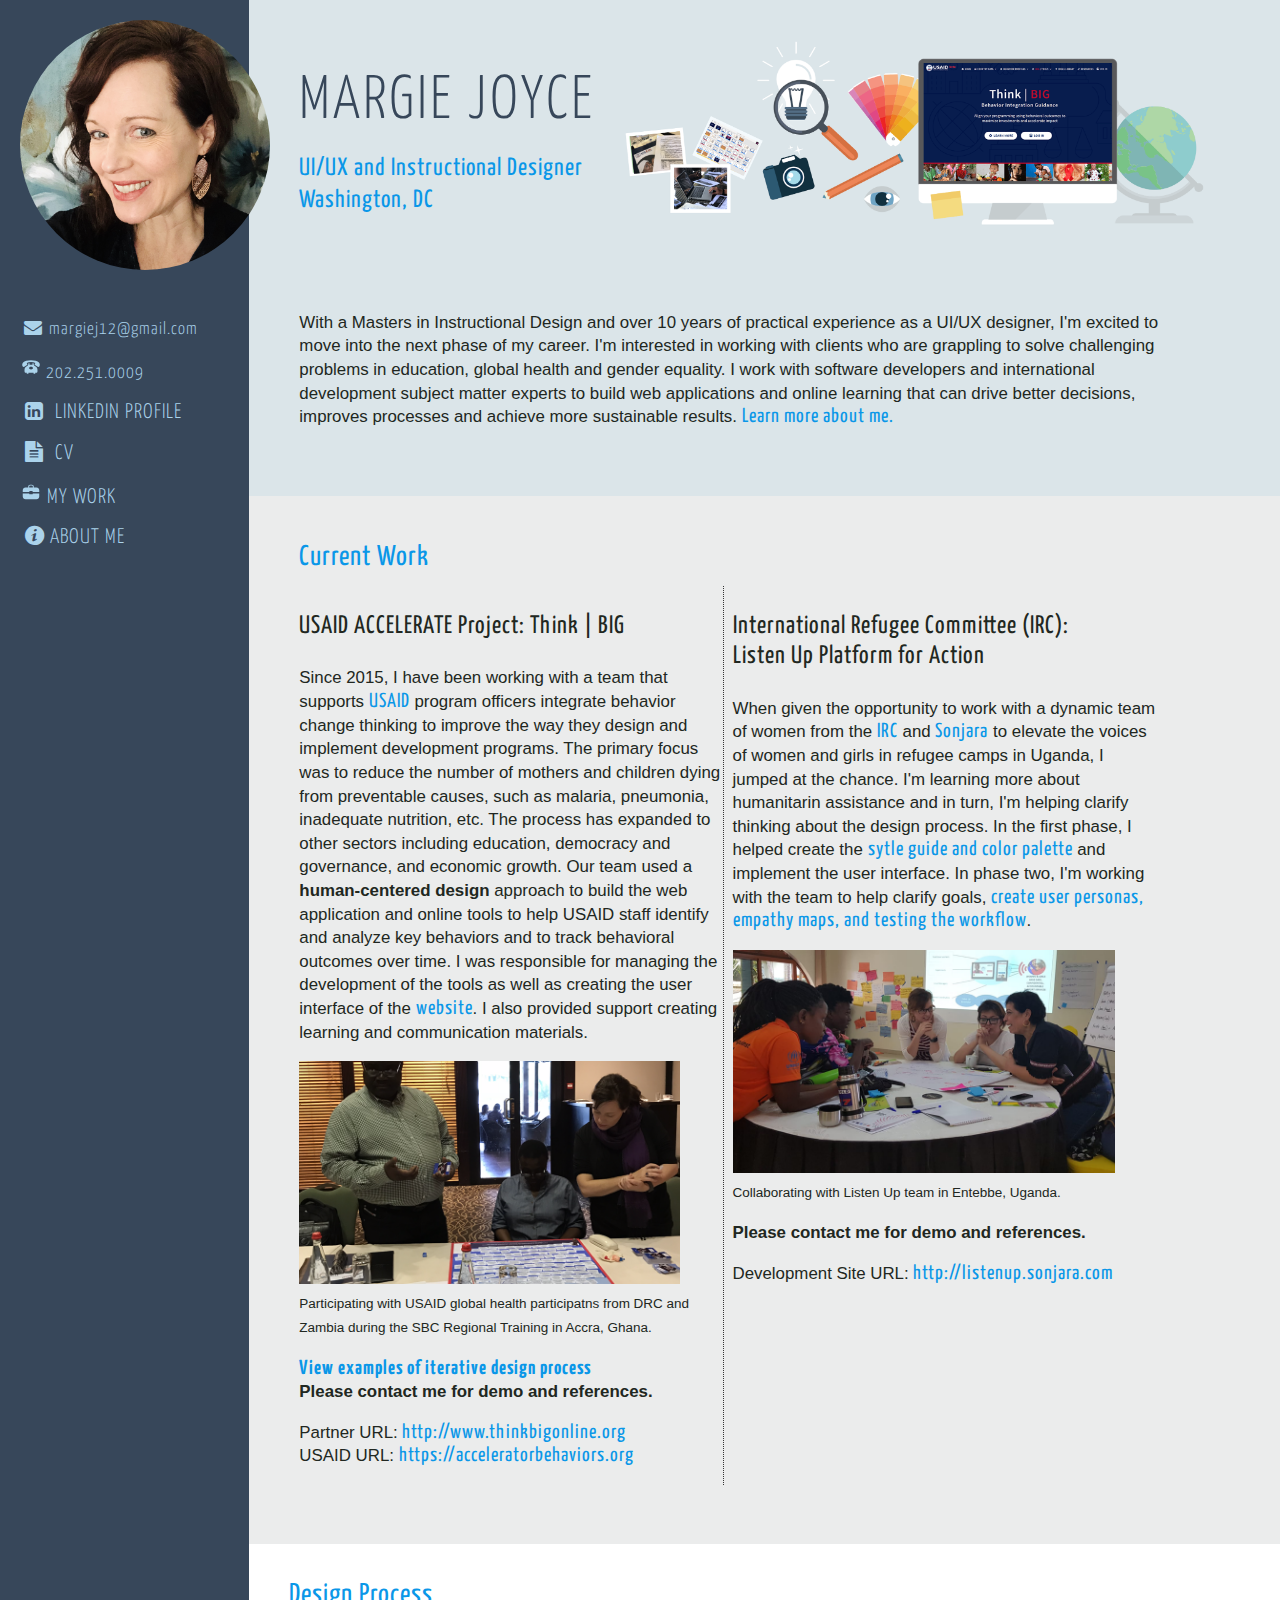
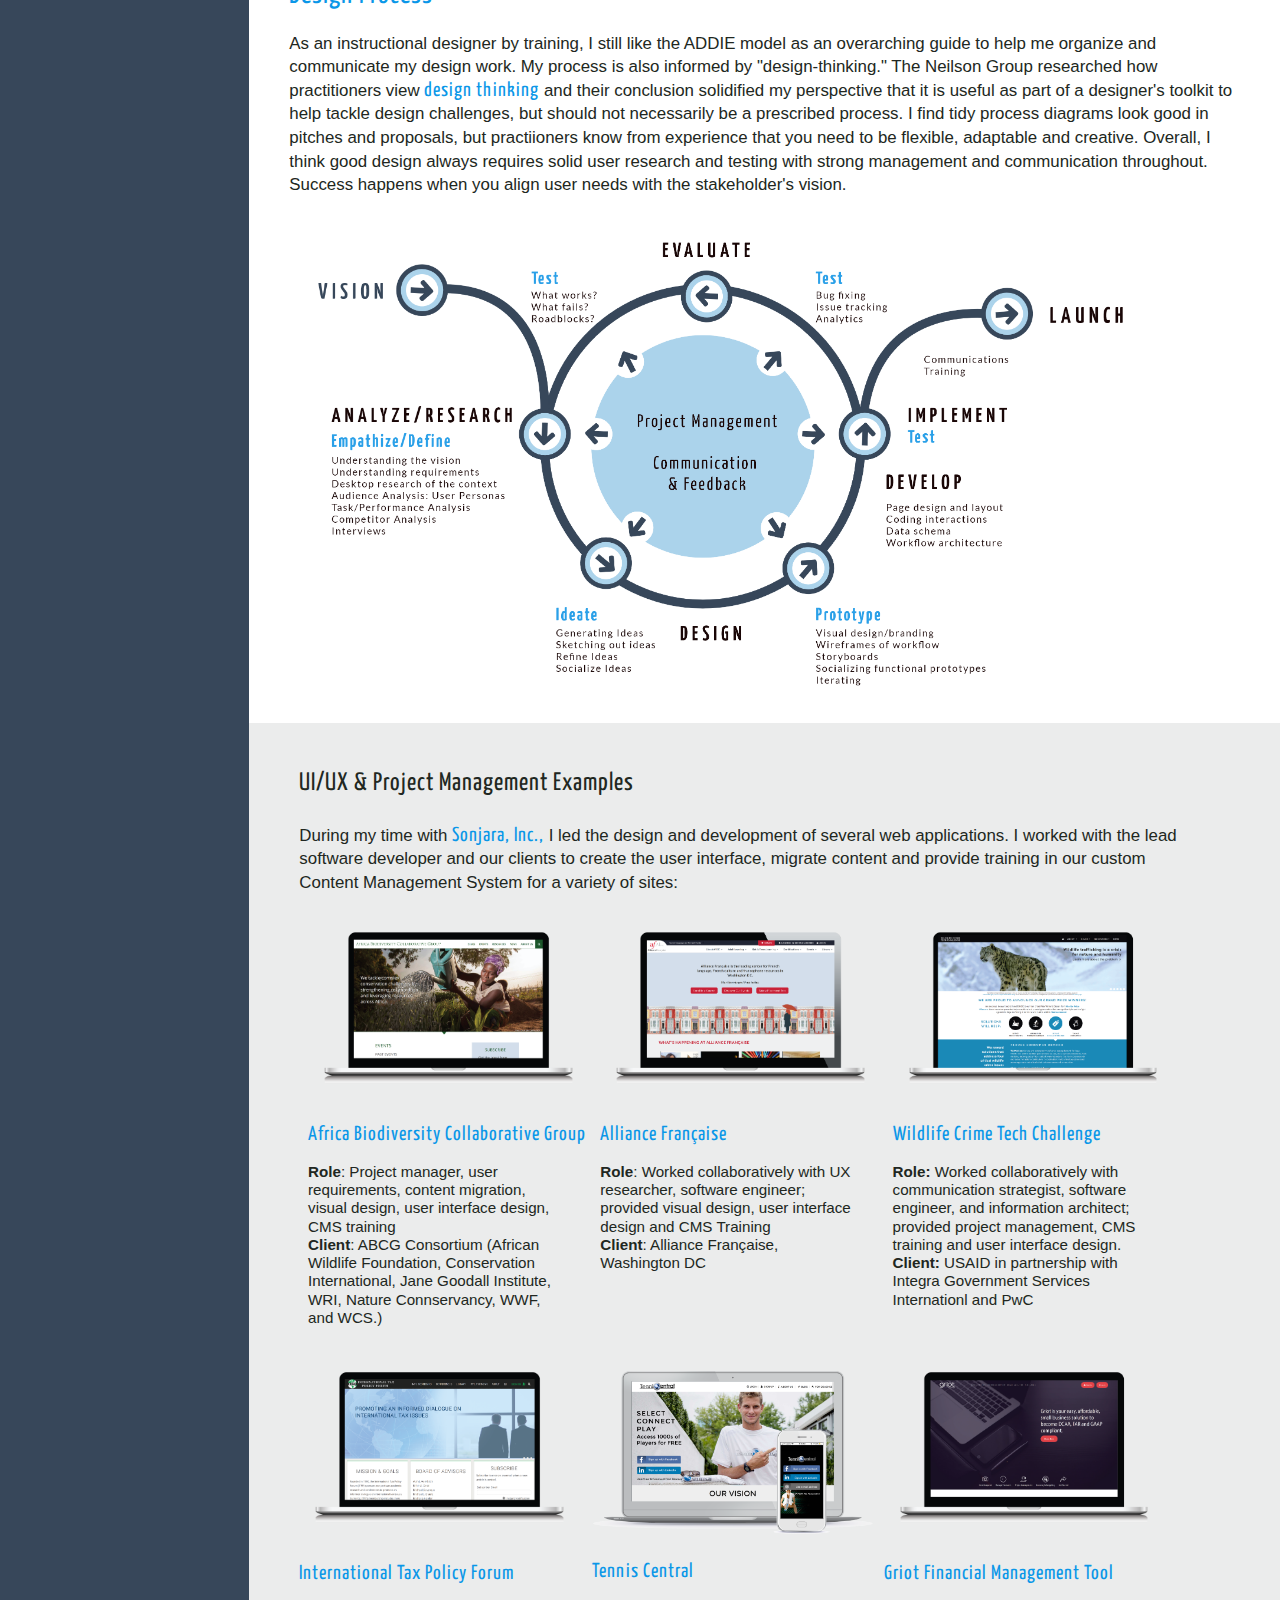
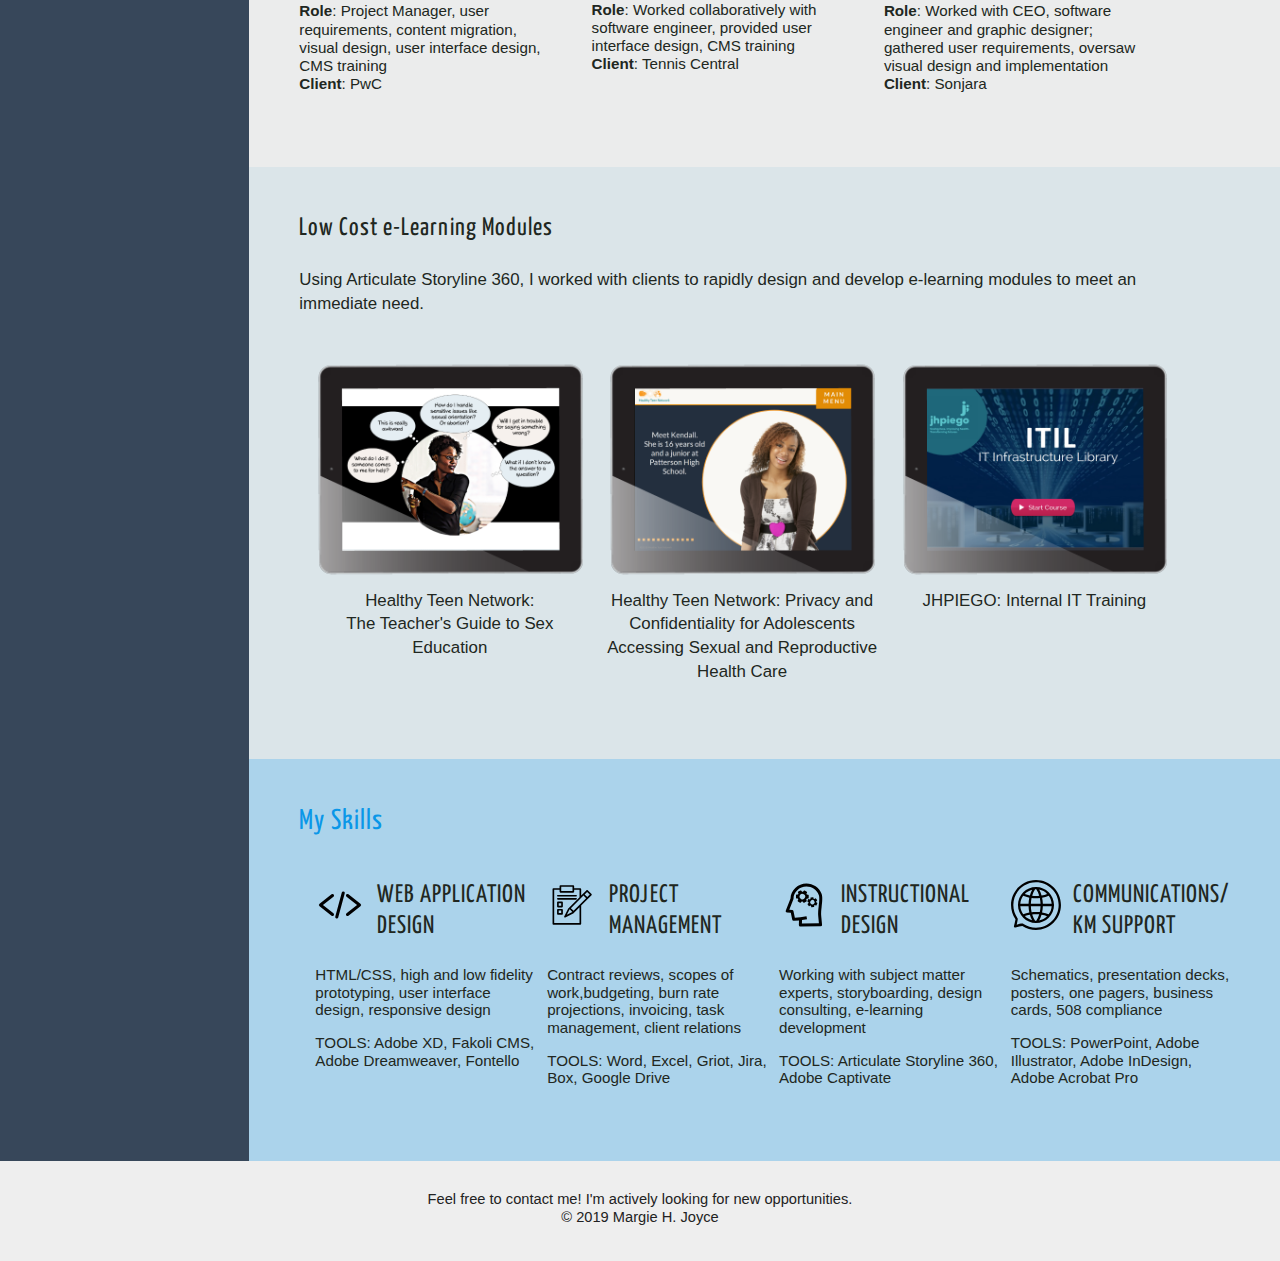
==== commit d9f65382: "Changes to home page - adding images and work descriptions" ====
--- a/index.html
+++ b/index.html
@@ -5,7 +5,7 @@
 <meta property="og:site_name" content="Margie Joyce Portfoilio" />
 <meta property="og:title" content="Margie Joyce Design Portfolio" />
 <meta property="og:image" content="images/banner.png" />
-<meta name="description" content="tbd" />
+<meta name="description" content="Margie Joyce - Portfolio of my design and learning work." />
 <meta name="keywords" content="Margie Joyce, Instructional Design, Learning and Design, Learning Strategist" />
 <meta name="viewport" content="width=device-width, user-scalable=no"/>
 <title>Margie Joyce, Learning and Design Strategist</title>
@@ -19,7 +19,7 @@
 <body>
 <div id="layout">
   <div id="leftnav">
-    <div class="photo"><img src="images/mjoyce.jpeg" alt=""/></div>
+    <div class="photo"><img src="images/mjoyce.png" alt="Photo of Margie Joyce"/></div>
 	  <div id="info"><i class="icon-mail-alt"></i> margiej12@gmail.com
       <p><img src="images/phone.svg" alt="phone icon"/>  202.251.0009</p>
     <p><a href="https://www.linkedin.com/in/margiejoyce12/" target="_blank"><i class="icon-linkedin-squared"></i> LINKEDIN PROFILE</a></p>
@@ -33,30 +33,47 @@
 	<div class="col span_1_of_3">
 	     <div id="header"><h1>Margie Joyce</h1>
 	      <h2>
-		Senior Program Officer<br>
-		Learning &amp; Design <br>
+		UI/UX and Instructional Designer <br>
 			  Washington, DC </h2></div>
 	</div>
 	<div class="col span_2_of_3"><img src="images/banner.png" width="100%" height="auto" alt="map of world"/>	
 	</div>  </div></div>
     <div class="blue_gray_panel">
-       <p>I'm a senior learning and design strategist interested in working with clients who are grappling to solve challenging problems in education, global health and gender equality. I work with software developers and international development subject matter experts to build web applications and online learning that can drive better decisions, improves processes and achieve more sustainable results. </p>
-       <p>For the last several years I've worked for <a href="http://www.sonjara.com" target="_blank">Sonjara</a>, a woman-owned, small business in the Washington DC metro area. I had the opportunity to play several roles at the same time from providing technical inputs into business development proposals to managing software development projects, as well being the lead UX/UI designer and instructional strategist for our company. I'm currently looking for new opportunities. </p>
-     </div>
-	  <div class="gray_panel"><h2>My Work</h2>
+       <p>With a Masters in Instructional Design and over 10 years of practical experience as a UI/UX designer, I'm excited to move into the next phase of my career. I'm interested in working with clients who are grappling to solve challenging problems in education, global health and gender equality. I work with software developers and international development subject matter experts to build web applications and online learning that can drive better decisions, improves processes and achieve more sustainable results. <a href="about.html">Learn more about me.</a></p>
+    </div>
+	  <div class="gray_panel">
+	    <h2>Current Work</h2>
 		<div class="section group">
-	<h3>USAID ACCELERATE Project: Think | BIG</h3>
-		<div class="col span_1_of_2"><img src="images/accelerate_ss.png" width="100%" height="auto" alt="" style="padding-right: 20px;"></div> 
-			<div class="col span_1_of_2">
-              <p>Since 2015, I have been working  with a team that supports <a href="http://www.usaid.gov" target="_blank">USAID</a> program officers integrate behavior change thinking to improve the way they design and implement development programs. The primary focus was to reduce the number of mothers and children dying from preventable causes, such as malaria, pneumonia, inadequate nutrition, etc. The process has expanded to other sectors including education, democracy and governance, and economic growth. Our team used a human-centered design approach to build the web application and online tools to help USAID staff identify and analyze key behaviors and to track behavioral outcomes over time. I was responsible for managing the development of the tools as well as creating the user interface of the <a href="http://www.acceleratorbehaviors.org" target="_blank">website</a>. I also provided support creating learning and communication materials.</p>
+			  <div class="col span_1_of_2" style="border-right: 1px dotted #333;">
+            <h3>USAID ACCELERATE Project: Think | BIG</h3>
+              <p>Since 2015, I have been working  with a team that supports <a href="http://www.usaid.gov" target="_blank">USAID</a> program officers integrate behavior change thinking to improve the way they design and implement development programs. The primary focus was to reduce the number of mothers and children dying from preventable causes, such as malaria, pneumonia, inadequate nutrition, etc. The process has expanded to other sectors including education, democracy and governance, and economic growth. Our team used a <strong>human-centered design </strong>approach to build the web application and online tools to help USAID staff identify and analyze key behaviors and to track behavioral outcomes over time. I was responsible for managing the development of the tools as well as creating the user interface of the <a href="http://www.acceleratorbehaviors.org" target="_blank">website</a>. I also provided support creating learning and communication materials.              </p>
+            <p><img src="images/ghana_training.png" width="90%" height="auto" alt="at a conference in Accra, Ghana"/><br><span style="font-size: 80%">
+            Participating with USAID global health participatns from DRC and Zambia during the SBC Regional Training in Accra, Ghana.</span></p>
               <p><strong><a href="accelerate_iterations.html">View examples of iterative design process</a><br>
-              Please contact me for demo and references.<br>
+Please contact me for demo and references.</strong></p>
+            <p>Partner URL: <a href="http://www.thinkbigonline.org" target="_blank">http://www.thinkbigonline.org</a><br>
+              USAID URL: <a href="https://acceleratorbehaviors.org" target="_blank">https://acceleratorbehaviors.org</a><strong><br>
               </strong></p>
-              <p>&nbsp;</p>
-	      </div>	 
-	  </div>	   
+			</div>
+		<div class="col span_1_of_2">
+		  <h3>International Refugee Committee (IRC):<br>
+Listen Up Platform for Action<br>
+		  </h3>
+		  <p>When given the opportunity to work with a dynamic team of women from the <a href="http://www.rescue.org" target="_blank">IRC</a> and <a href="http://www.sonjara.com" target="_blank">Sonjara</a> to elevate the voices of women and girls in refugee camps in Uganda, I jumped at the chance. I'm learning more about humanitarin assistance and in turn, I'm helping clarify thinking about the design process. In the first phase, I helped create the <a href="ListenUp_branding.pdf" target="_blank">sytle guide and color palette</a> and implement the user interface. In phase two, I'm working with the team to help clarify goals, <a href="ListenUp_Workflow_Personas.pdf">create user personas, empathy maps, and testing the workflow</a>.</p>
+		  <p><img src="images/entebee.png" width="90%" height="auto" alt="at a conference in Entebbe Uganda"/><br>
+	      <span style="font-size: 80%"> Collaborating with Listen Up team in Entebbe, Uganda.</span>  </p>
+		  <p><strong>Please contact me for demo and references.</strong><br>
+	      </p>
+		  <p>Development Site URL:<a href="http://listenup.sonjara.com"> http://listenup.sonjara.com</a> </p>
+		</div>  
+
+		  </div>	  
+		</div> 
+		  	  <div class="white_panel"><h2>Design Process</h2>
+	  <p>As an instructional designer by training, I still like the ADDIE model as an overarching guide to help me organize and communicate my design work. My process is also informed by "design-thinking." The Neilson Group researched how practitioners view <a href="https://www.nngroup.com/articles/design-thinking-practitioners-say/" target="_blank">design thinking</a> and their conclusion solidified my perspective that it is useful as part of a designer's toolkit to help tackle design challenges, but should not necessarily be a prescribed process. I find tidy process diagrams look good in pitches and proposals, but practiioners know from experience that you need to be flexible, adaptable and creative. Overall, I think good design always requires solid user research and testing with strong management and communication throughout. Success happens when you align user needs with the stakeholder's vision. </p><img src="images/design_process.png" width="90%" height="auto" alt="Design Process schematic"/></div>
+	  	  <div class="gray_panel">
 	<div class="section group">
-	<h3>User Interface & Project Management	</h3>
+	<h3>UI/UX & Project Management	Examples</h3>
 		<p>During my time with <a href="http://www.sonjara.com" target="_blank">Sonjara, Inc.,</a> I led the design and development of several web applications. I worked with the lead software developer and our clients to create the user interface, migrate content and provide training in our custom Content Management System for a variety of sites:</p>
 		<div class="col span_1_of_3"><img src="images/abcg.png" width="100%" alt="Africa Biodiversity Collaborative Group"/><p> <a href="http://abcg.org" target="_blank">Africa Biodiversity Collaborative Group</a></p>
 <p style="width: 90%; font-size: 90%; line-height: 120%;"> <strong>Role</strong>: Project manager, user requirements, content migration, visual design, user interface design, CMS training<br>
@@ -103,8 +120,7 @@
 		<div class="col span_1_of_3">
 	    <p style="text-align: center"><img src="images/jpiego.png" width="100%" alt="elearnign course"/>JHPIEGO: Internal IT Training</p></div>
 	    </div></div>
-	  <div class="white_panel"><h2>Design Process</h2>
-	  <p>As an instructional designer by training, I still like the ADDIE model as an overarching guide to help me organize and communicate my design work. My process is also informed by "design-thinking." The Neilson Group researched how practitioners view <a href="https://www.nngroup.com/articles/design-thinking-practitioners-say/" target="_blank">design thinking</a> and their conclusion solidified my perspective that it is useful as part of a designer's toolkit to help tackle design challenges, but should not necessarily be a prescribed process. I find tidy process diagrams look good in pitches and proposals, but practiioners know from experience that you need to be flexible, adaptable and creative. Overall, I think good design always requires solid user research and testing with strong management and communication throughout. Success happens when you align user needs with the stakeholder's vision. </p><img src="images/design_process.png" width="90%" height="auto" alt="Design Process schematic"/></div>
+
     <div class="blue_panel">
 	    <h2>My Skills</h2>
 <div class="section group">
--- a/css/main.css
+++ b/css/main.css
@@ -159,7 +159,6 @@
 
 .photo {
 width: 300px;
-height: 300px;
 position: absolute;
 top: 20px;
 display: block;
@@ -183,7 +182,6 @@
 .card {
 width: 90%;
 padding: 20px;
-height: 100px;
 margin-bottom: 40px;
 line-height: 130%;
 
@@ -323,4 +321,14 @@
     float: right;
     padding-right: 40px;
     margin-top: -20px;
-}+}
+
+#content {
+    width: 1100px;
+    margin: auto;
+}
+
+.bio_text {
+	float:left;
+	height: 200px
+}
--- a/css/mobile.css
+++ b/css/mobile.css
@@ -1,11 +1,20 @@
 @charset "utf-8";
 /* CSS Document */
 
+/*  GO FULL WIDTH BELOW 1400 PIXELS */
+@media only screen and (max-width: 1400px) {
+
+#content {
+    width: 900px;
+    margin: auto;
+}
+	}
+	
 /*  GO FULL WIDTH BELOW 1200 PIXELS */
 @media only screen and (max-width: 1200px) {
-	#content  {
+#content  {
 	width:	100%;
-	padding: 20px;	
+	margin: 20px;	
 	}
 	
 .sub_content {
@@ -13,6 +22,17 @@
     width: 100%;
     margin: auto;
 }	
+
+#content {
+  width: 100%;
+  padding:20px;
+	}
+	
+.card h2 {
+	float:none;
+	font-size: 130%;
+
+}
 	
 }
 
@@ -128,6 +148,11 @@
     font-size: 70%;
 }
 	
+.card {
+    width: 90%;
+    height: auto;
+ }	
+	
 }
 /*  GO FULL WIDTH BELOW 480 PIXELS */
 @media only screen and (max-width: 480px) {
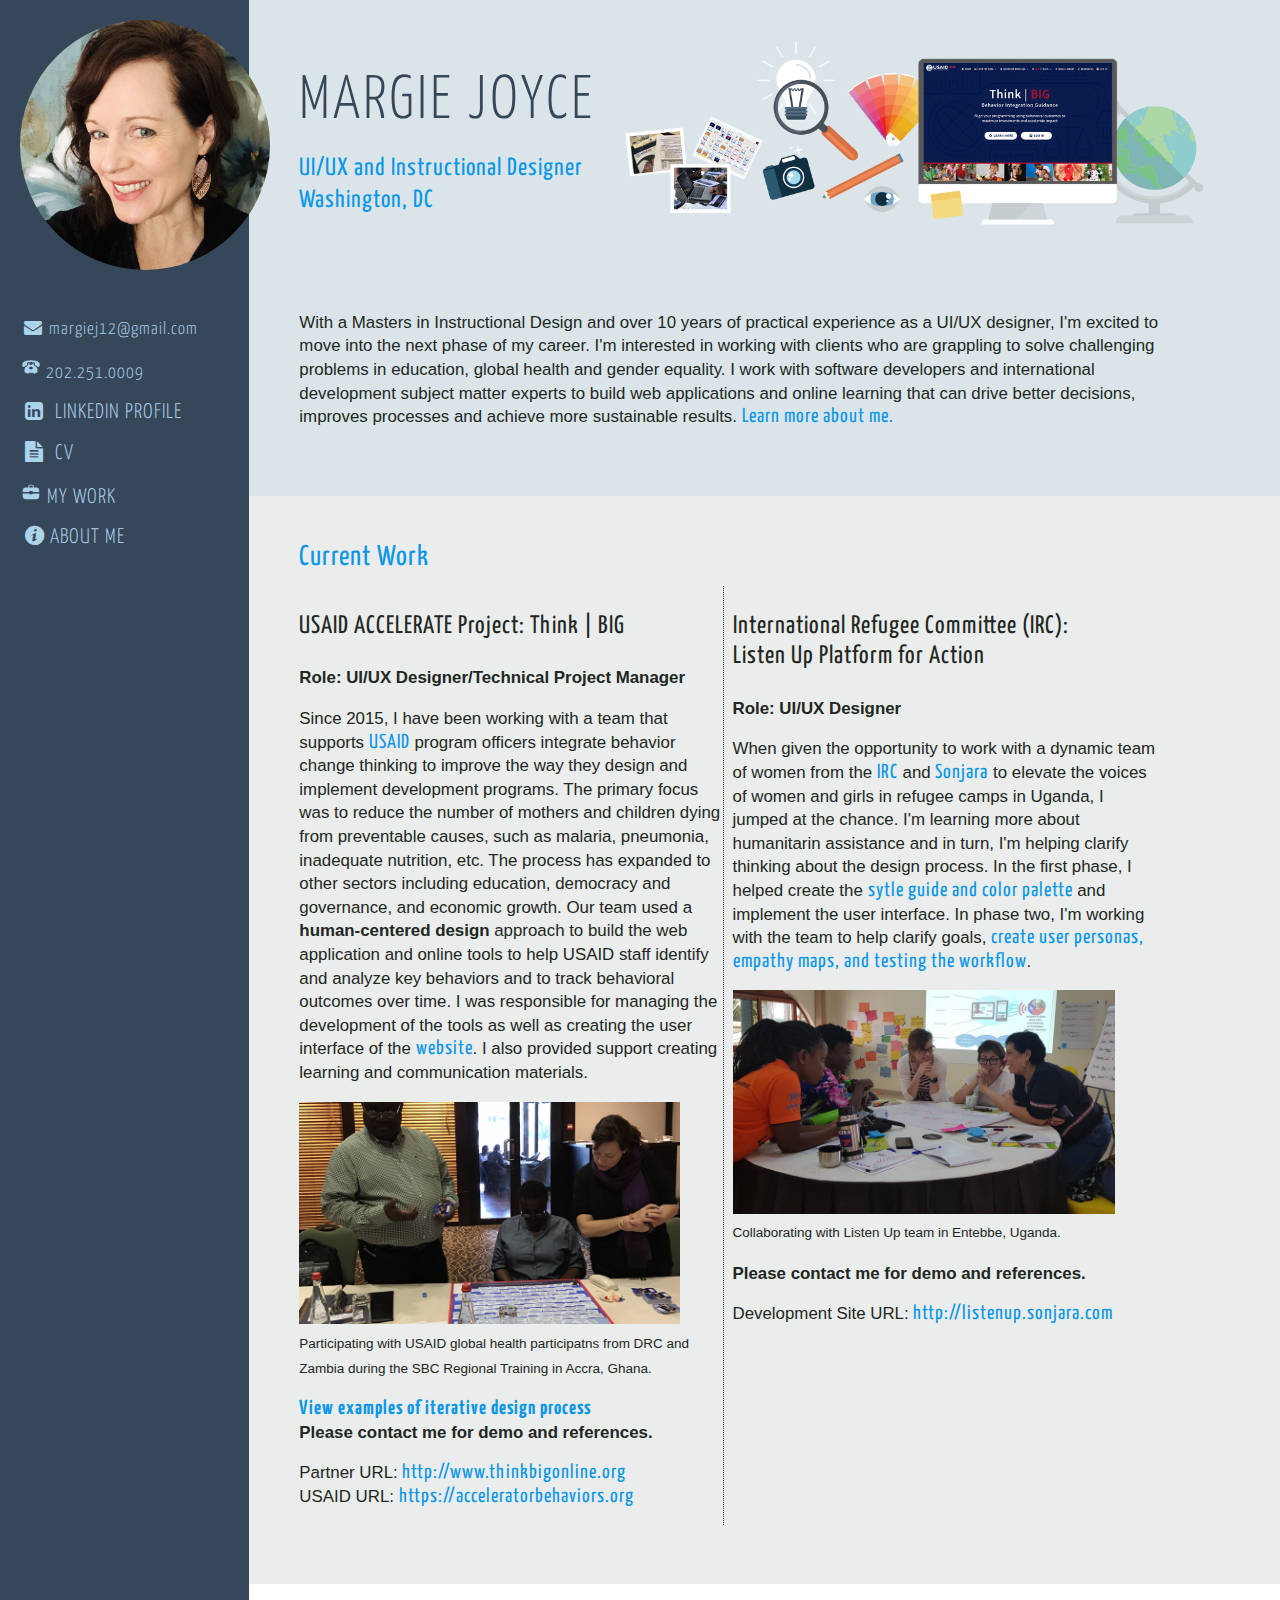
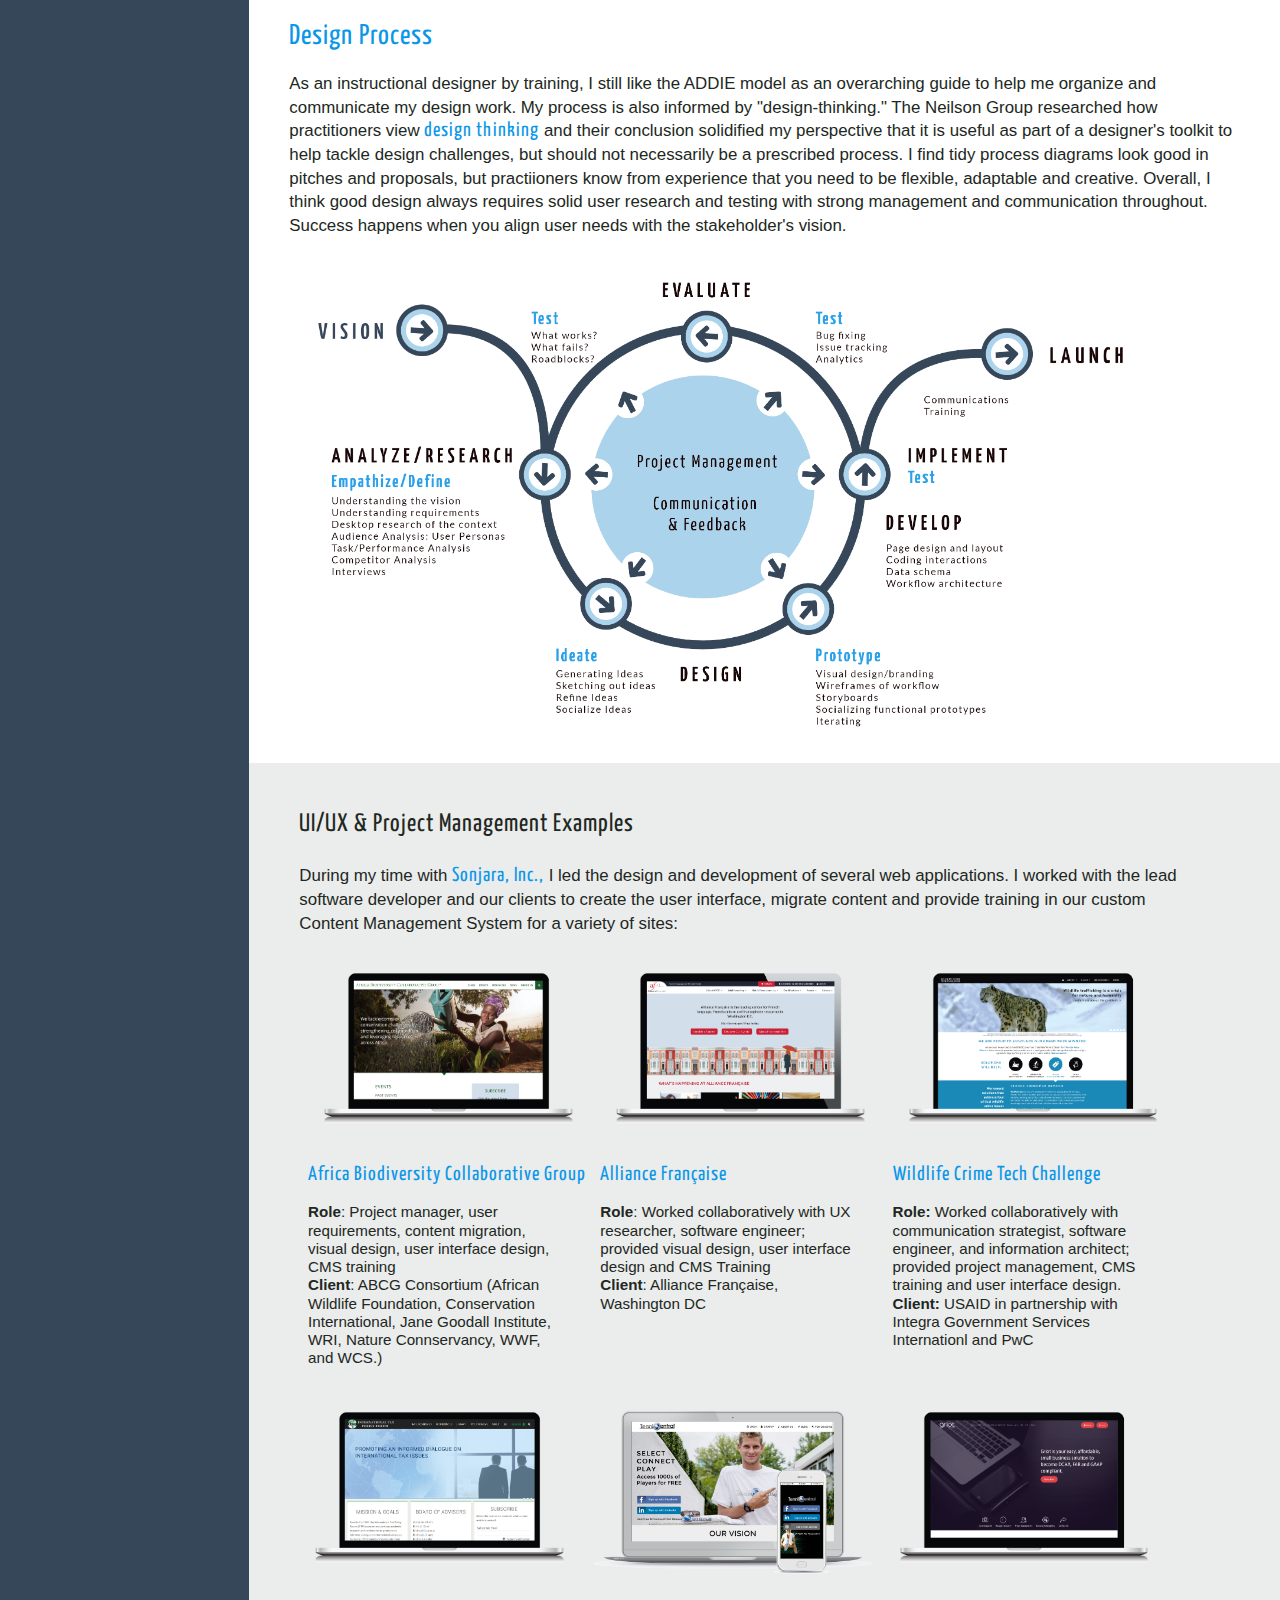
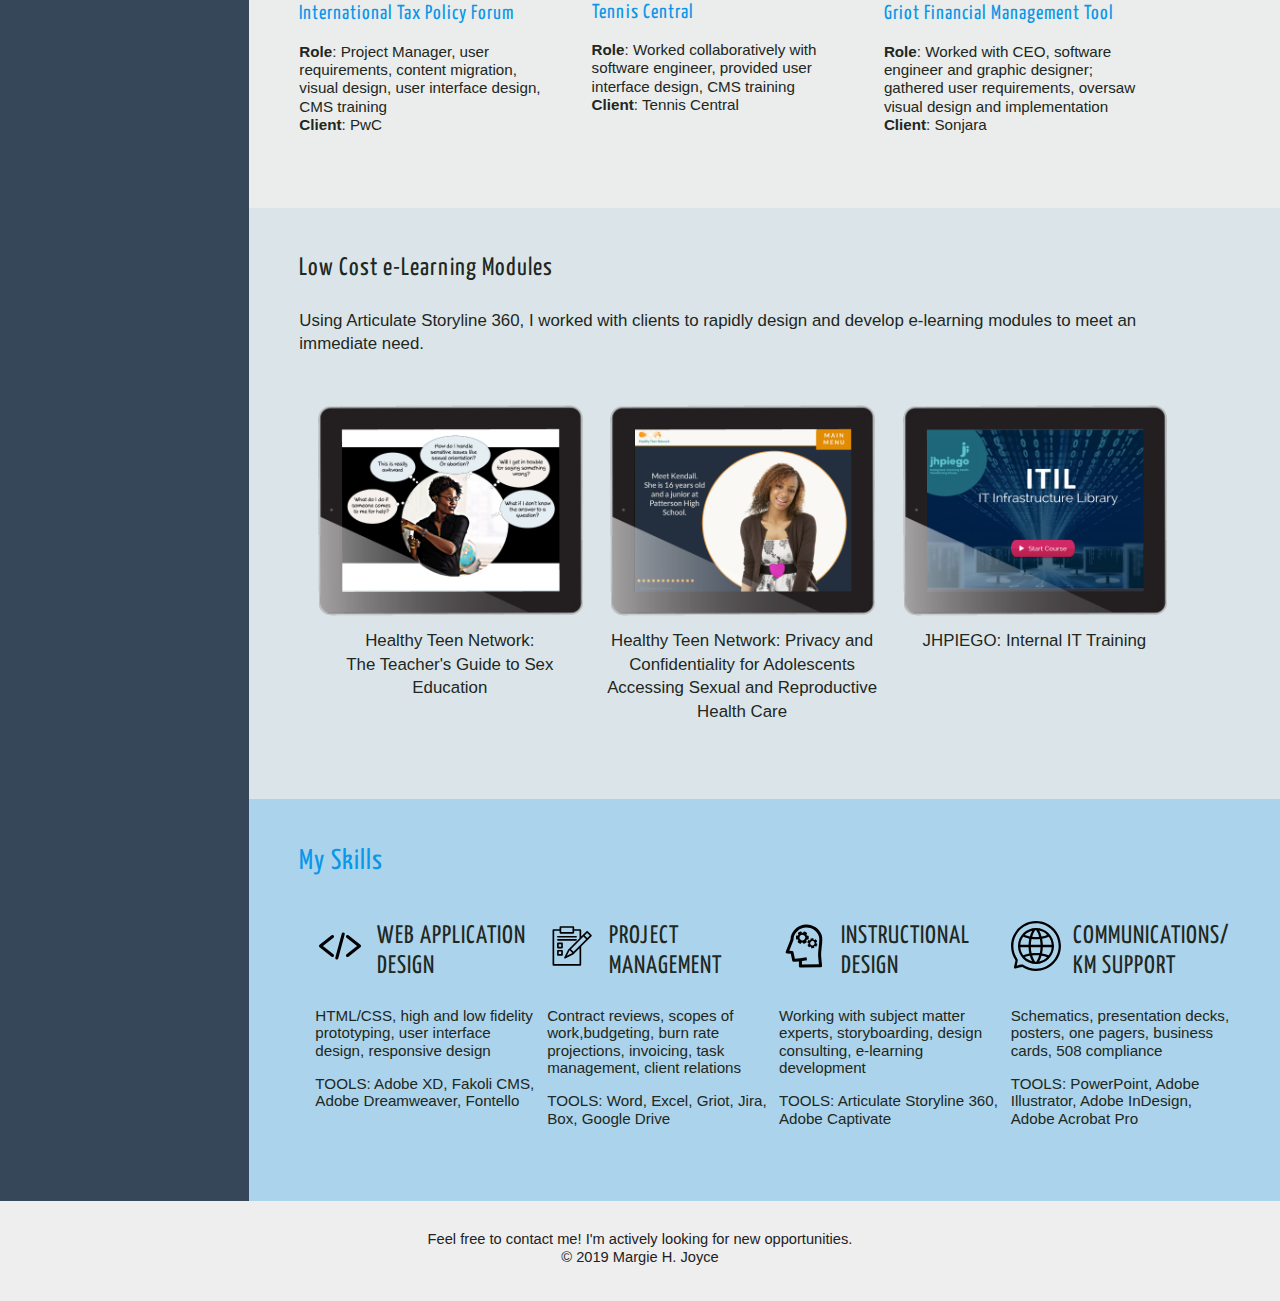
==== commit 425d7894: "update to home page" ====
--- a/index.html
+++ b/index.html
@@ -44,8 +44,9 @@
 	  <div class="gray_panel">
 	    <h2>Current Work</h2>
 		<div class="section group">
-			  <div class="col span_1_of_2" style="border-right: 1px dotted #333;">
+		  <div class="col span_1_of_2" style="border-right: 1px dotted #333;">
             <h3>USAID ACCELERATE Project: Think | BIG</h3>
+            <p><strong>Role: UI/UX Designer/Technical Project Manager</strong></p>
               <p>Since 2015, I have been working  with a team that supports <a href="http://www.usaid.gov" target="_blank">USAID</a> program officers integrate behavior change thinking to improve the way they design and implement development programs. The primary focus was to reduce the number of mothers and children dying from preventable causes, such as malaria, pneumonia, inadequate nutrition, etc. The process has expanded to other sectors including education, democracy and governance, and economic growth. Our team used a <strong>human-centered design </strong>approach to build the web application and online tools to help USAID staff identify and analyze key behaviors and to track behavioral outcomes over time. I was responsible for managing the development of the tools as well as creating the user interface of the <a href="http://www.acceleratorbehaviors.org" target="_blank">website</a>. I also provided support creating learning and communication materials.              </p>
             <p><img src="images/ghana_training.png" width="90%" height="auto" alt="at a conference in Accra, Ghana"/><br><span style="font-size: 80%">
             Participating with USAID global health participatns from DRC and Zambia during the SBC Regional Training in Accra, Ghana.</span></p>
@@ -59,6 +60,7 @@
 		  <h3>International Refugee Committee (IRC):<br>
 Listen Up Platform for Action<br>
 		  </h3>
+		  <p><strong>Role: UI/UX Designer</strong></p>
 		  <p>When given the opportunity to work with a dynamic team of women from the <a href="http://www.rescue.org" target="_blank">IRC</a> and <a href="http://www.sonjara.com" target="_blank">Sonjara</a> to elevate the voices of women and girls in refugee camps in Uganda, I jumped at the chance. I'm learning more about humanitarin assistance and in turn, I'm helping clarify thinking about the design process. In the first phase, I helped create the <a href="ListenUp_branding.pdf" target="_blank">sytle guide and color palette</a> and implement the user interface. In phase two, I'm working with the team to help clarify goals, <a href="ListenUp_Workflow_Personas.pdf">create user personas, empathy maps, and testing the workflow</a>.</p>
 		  <p><img src="images/entebee.png" width="90%" height="auto" alt="at a conference in Entebbe Uganda"/><br>
 	      <span style="font-size: 80%"> Collaborating with Listen Up team in Entebbe, Uganda.</span>  </p>
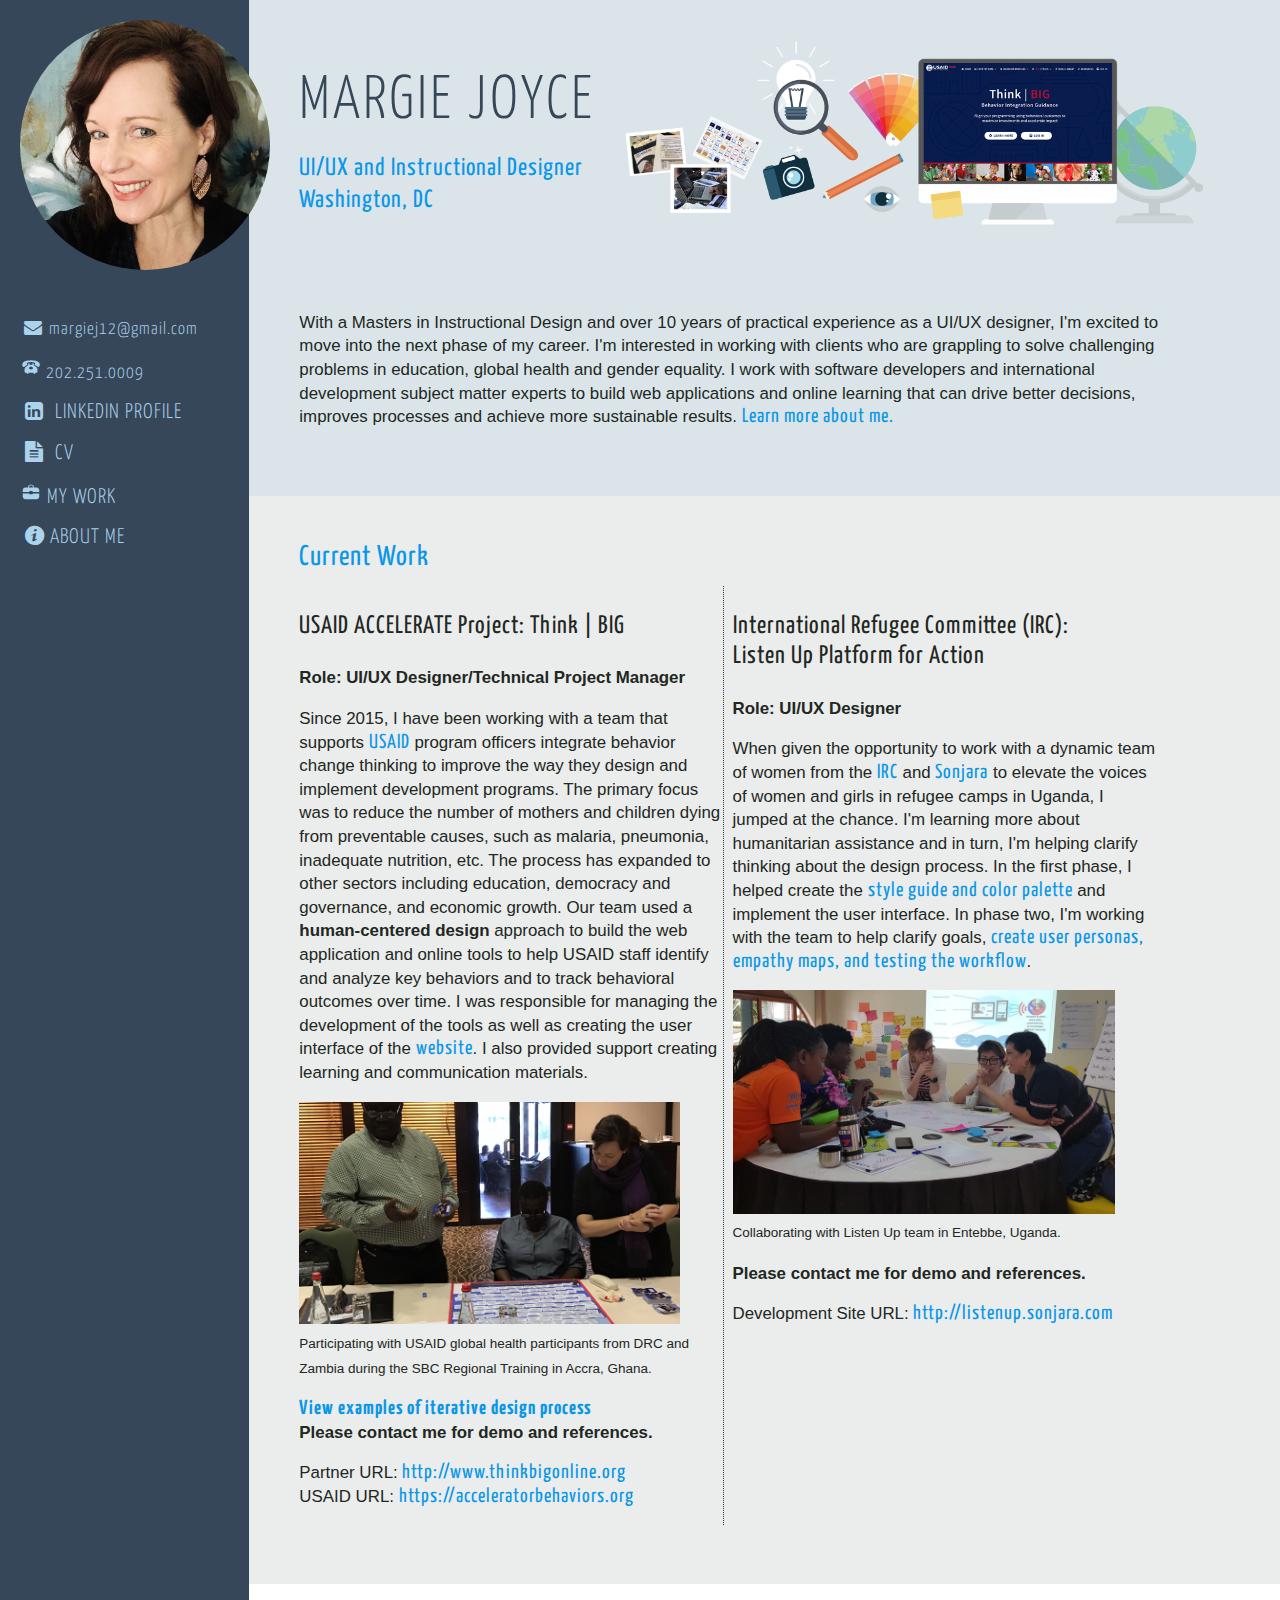
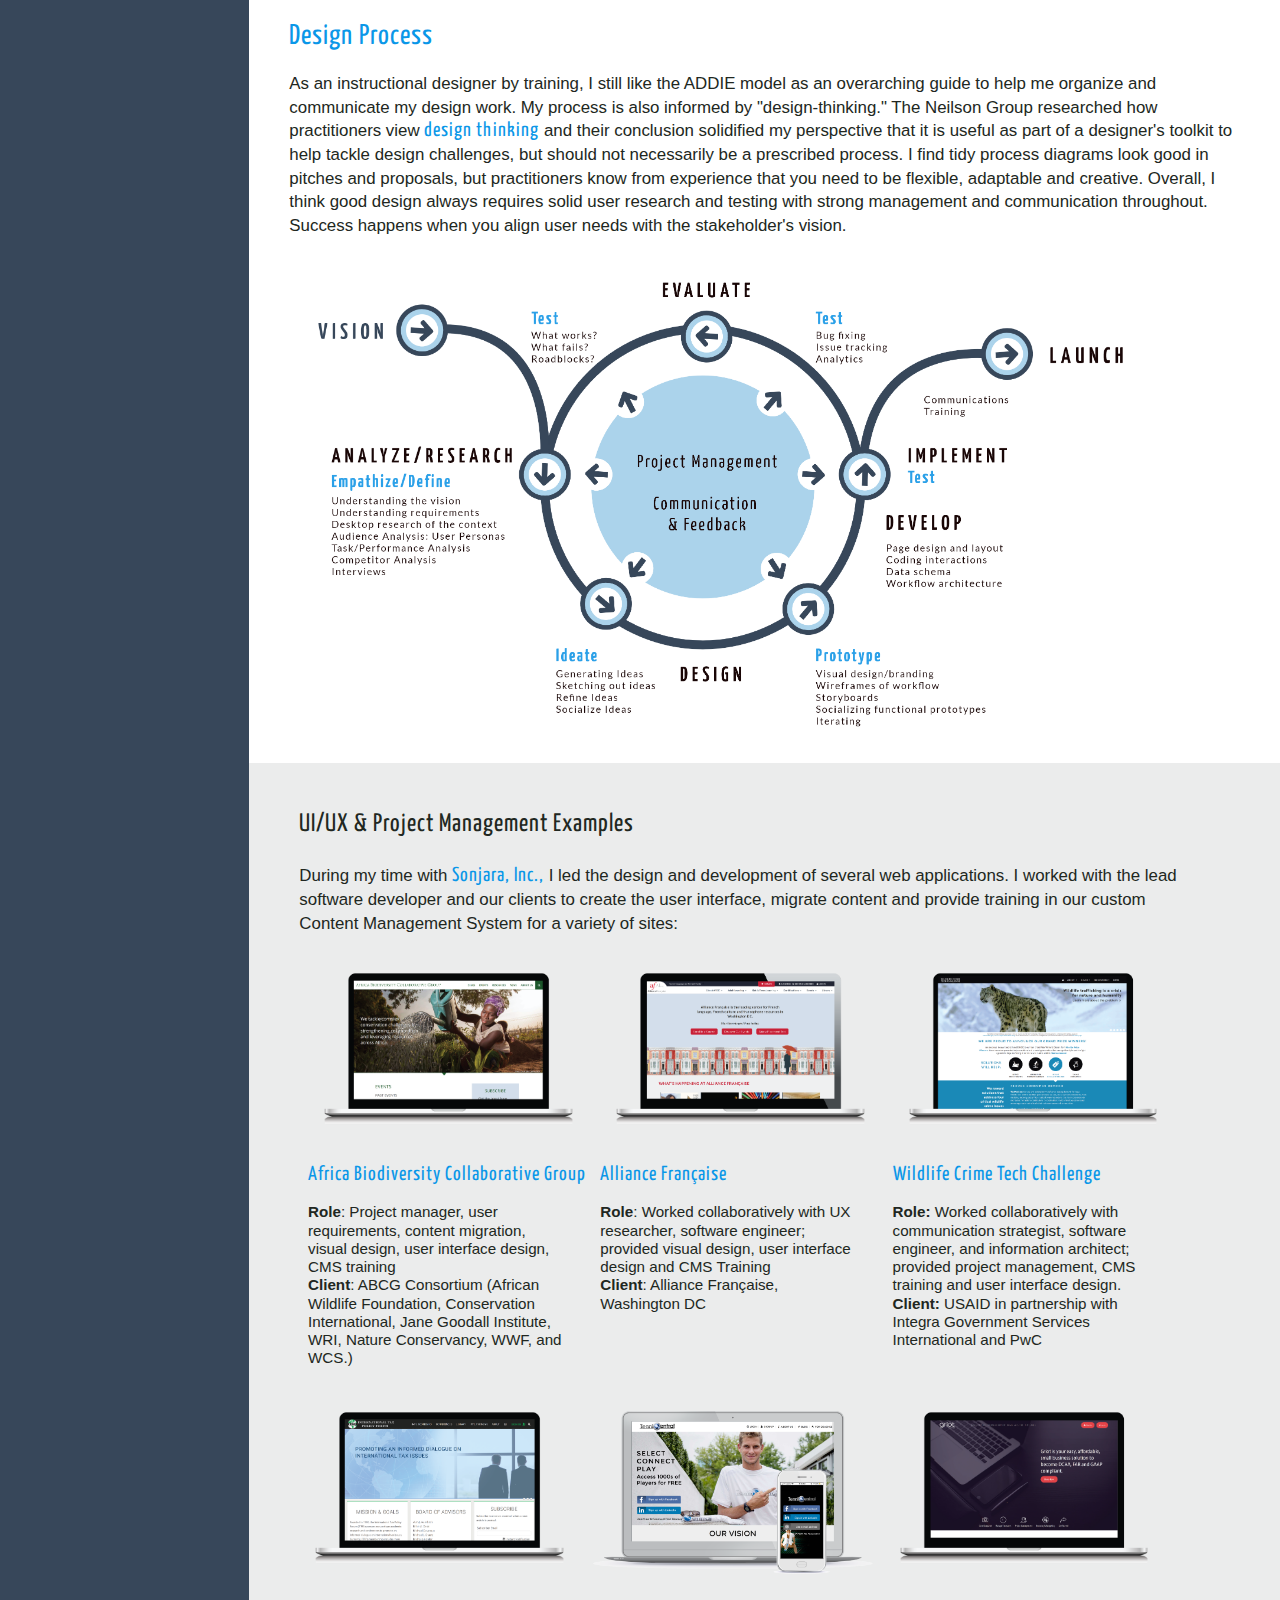
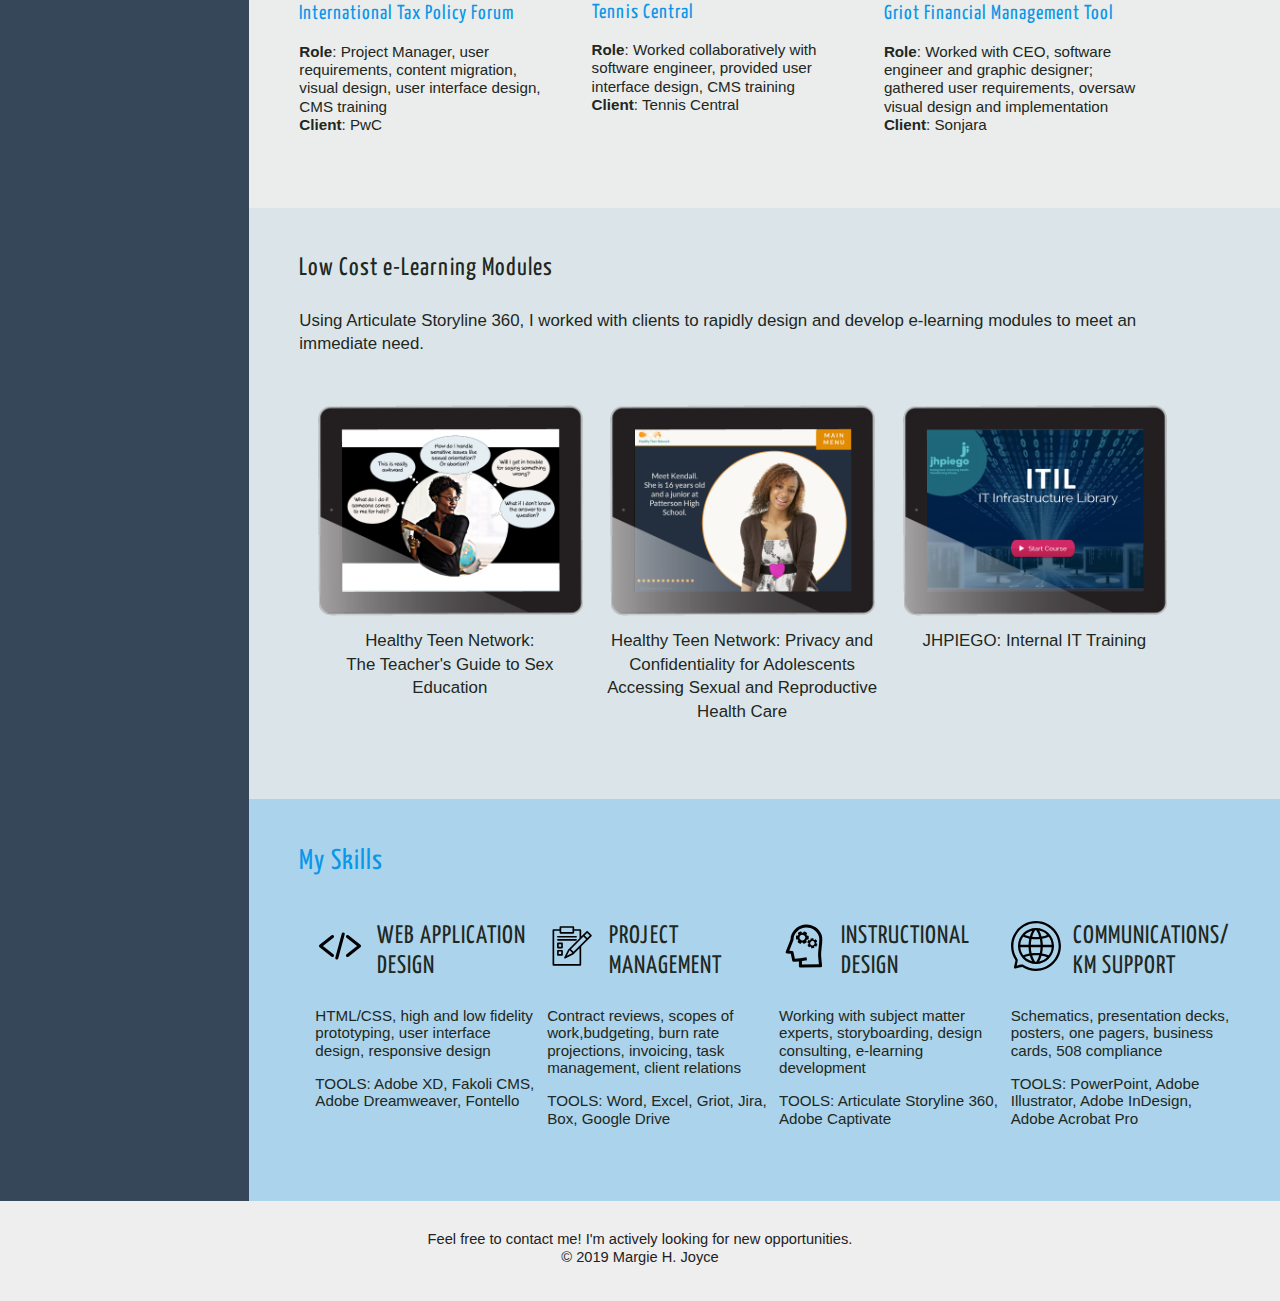
==== commit 22f95d3d: "spell check" ====
--- a/index.html
+++ b/index.html
@@ -49,7 +49,7 @@
             <p><strong>Role: UI/UX Designer/Technical Project Manager</strong></p>
               <p>Since 2015, I have been working  with a team that supports <a href="http://www.usaid.gov" target="_blank">USAID</a> program officers integrate behavior change thinking to improve the way they design and implement development programs. The primary focus was to reduce the number of mothers and children dying from preventable causes, such as malaria, pneumonia, inadequate nutrition, etc. The process has expanded to other sectors including education, democracy and governance, and economic growth. Our team used a <strong>human-centered design </strong>approach to build the web application and online tools to help USAID staff identify and analyze key behaviors and to track behavioral outcomes over time. I was responsible for managing the development of the tools as well as creating the user interface of the <a href="http://www.acceleratorbehaviors.org" target="_blank">website</a>. I also provided support creating learning and communication materials.              </p>
             <p><img src="images/ghana_training.png" width="90%" height="auto" alt="at a conference in Accra, Ghana"/><br><span style="font-size: 80%">
-            Participating with USAID global health participatns from DRC and Zambia during the SBC Regional Training in Accra, Ghana.</span></p>
+            Participating with USAID global health participants from DRC and Zambia during the SBC Regional Training in Accra, Ghana.</span></p>
               <p><strong><a href="accelerate_iterations.html">View examples of iterative design process</a><br>
 Please contact me for demo and references.</strong></p>
             <p>Partner URL: <a href="http://www.thinkbigonline.org" target="_blank">http://www.thinkbigonline.org</a><br>
@@ -61,7 +61,7 @@
 Listen Up Platform for Action<br>
 		  </h3>
 		  <p><strong>Role: UI/UX Designer</strong></p>
-		  <p>When given the opportunity to work with a dynamic team of women from the <a href="http://www.rescue.org" target="_blank">IRC</a> and <a href="http://www.sonjara.com" target="_blank">Sonjara</a> to elevate the voices of women and girls in refugee camps in Uganda, I jumped at the chance. I'm learning more about humanitarin assistance and in turn, I'm helping clarify thinking about the design process. In the first phase, I helped create the <a href="ListenUp_branding.pdf" target="_blank">sytle guide and color palette</a> and implement the user interface. In phase two, I'm working with the team to help clarify goals, <a href="ListenUp_Workflow_Personas.pdf">create user personas, empathy maps, and testing the workflow</a>.</p>
+		  <p>When given the opportunity to work with a dynamic team of women from the <a href="http://www.rescue.org" target="_blank">IRC</a> and <a href="http://www.sonjara.com" target="_blank">Sonjara</a> to elevate the voices of women and girls in refugee camps in Uganda, I jumped at the chance. I'm learning more about humanitarian assistance and in turn, I'm helping clarify thinking about the design process. In the first phase, I helped create the <a href="ListenUp_branding.pdf" target="_blank">style guide and color palette</a> and implement the user interface. In phase two, I'm working with the team to help clarify goals, <a href="ListenUp_Workflow_Personas.pdf">create user personas, empathy maps, and testing the workflow</a>.</p>
 		  <p><img src="images/entebee.png" width="90%" height="auto" alt="at a conference in Entebbe Uganda"/><br>
 	      <span style="font-size: 80%"> Collaborating with Listen Up team in Entebbe, Uganda.</span>  </p>
 		  <p><strong>Please contact me for demo and references.</strong><br>
@@ -72,14 +72,14 @@
 		  </div>	  
 		</div> 
 		  	  <div class="white_panel"><h2>Design Process</h2>
-	  <p>As an instructional designer by training, I still like the ADDIE model as an overarching guide to help me organize and communicate my design work. My process is also informed by "design-thinking." The Neilson Group researched how practitioners view <a href="https://www.nngroup.com/articles/design-thinking-practitioners-say/" target="_blank">design thinking</a> and their conclusion solidified my perspective that it is useful as part of a designer's toolkit to help tackle design challenges, but should not necessarily be a prescribed process. I find tidy process diagrams look good in pitches and proposals, but practiioners know from experience that you need to be flexible, adaptable and creative. Overall, I think good design always requires solid user research and testing with strong management and communication throughout. Success happens when you align user needs with the stakeholder's vision. </p><img src="images/design_process.png" width="90%" height="auto" alt="Design Process schematic"/></div>
+	  <p>As an instructional designer by training, I still like the ADDIE model as an overarching guide to help me organize and communicate my design work. My process is also informed by "design-thinking." The Neilson Group researched how practitioners view <a href="https://www.nngroup.com/articles/design-thinking-practitioners-say/" target="_blank">design thinking</a> and their conclusion solidified my perspective that it is useful as part of a designer's toolkit to help tackle design challenges, but should not necessarily be a prescribed process. I find tidy process diagrams look good in pitches and proposals, but practitioners know from experience that you need to be flexible, adaptable and creative. Overall, I think good design always requires solid user research and testing with strong management and communication throughout. Success happens when you align user needs with the stakeholder's vision. </p><img src="images/design_process.png" width="90%" height="auto" alt="Design Process schematic"/></div>
 	  	  <div class="gray_panel">
 	<div class="section group">
 	<h3>UI/UX & Project Management	Examples</h3>
 		<p>During my time with <a href="http://www.sonjara.com" target="_blank">Sonjara, Inc.,</a> I led the design and development of several web applications. I worked with the lead software developer and our clients to create the user interface, migrate content and provide training in our custom Content Management System for a variety of sites:</p>
 		<div class="col span_1_of_3"><img src="images/abcg.png" width="100%" alt="Africa Biodiversity Collaborative Group"/><p> <a href="http://abcg.org" target="_blank">Africa Biodiversity Collaborative Group</a></p>
 <p style="width: 90%; font-size: 90%; line-height: 120%;"> <strong>Role</strong>: Project manager, user requirements, content migration, visual design, user interface design, CMS training<br>
-		  <strong>Client</strong>: ABCG Consortium (African Wildlife Foundation, Conservation International, Jane Goodall Institute, WRI,  Nature Connservancy, WWF, and WCS.)</p>
+		  <strong>Client</strong>: ABCG Consortium (African Wildlife Foundation, Conservation International, Jane Goodall Institute, WRI,  Nature Conservancy, WWF, and WCS.)</p>
 		</div>
 		<div class="col span_1_of_3"><img src="images/afdc.png" width="100%" alt="Alliane Francaise"/><p> <a href="https://francedc.org/" target="_blank">Alliance Française</a></p>
 		  <p style="width: 90%; font-size: 90%; line-height: 120%;"><strong>Role</strong>: Worked collaboratively with UX researcher, software engineer; provided visual design, user interface design and CMS Training<br>
@@ -90,7 +90,7 @@
 		  <img src="images/wctc.png" width="100%" alt="screenshot of homepae"/>
 		  <p><a href="https://wildlifecrimetech.org/" target="_blank"> Wildlife Crime Tech Challenge</a></p>
 		  <p style="width: 90%; font-size: 90%; line-height: 120%;"><strong>Role: </strong>Worked collaboratively with communication strategist, software engineer, and information architect; provided project management, CMS training and user interface design.<br>
-	      <strong>Client:</strong> USAID in partnership with Integra Government Services Internationl and PwC</p>
+	      <strong>Client:</strong> USAID in partnership with Integra Government Services International and PwC</p>
 		</div>
 	    </div>
 		<div class="section group">
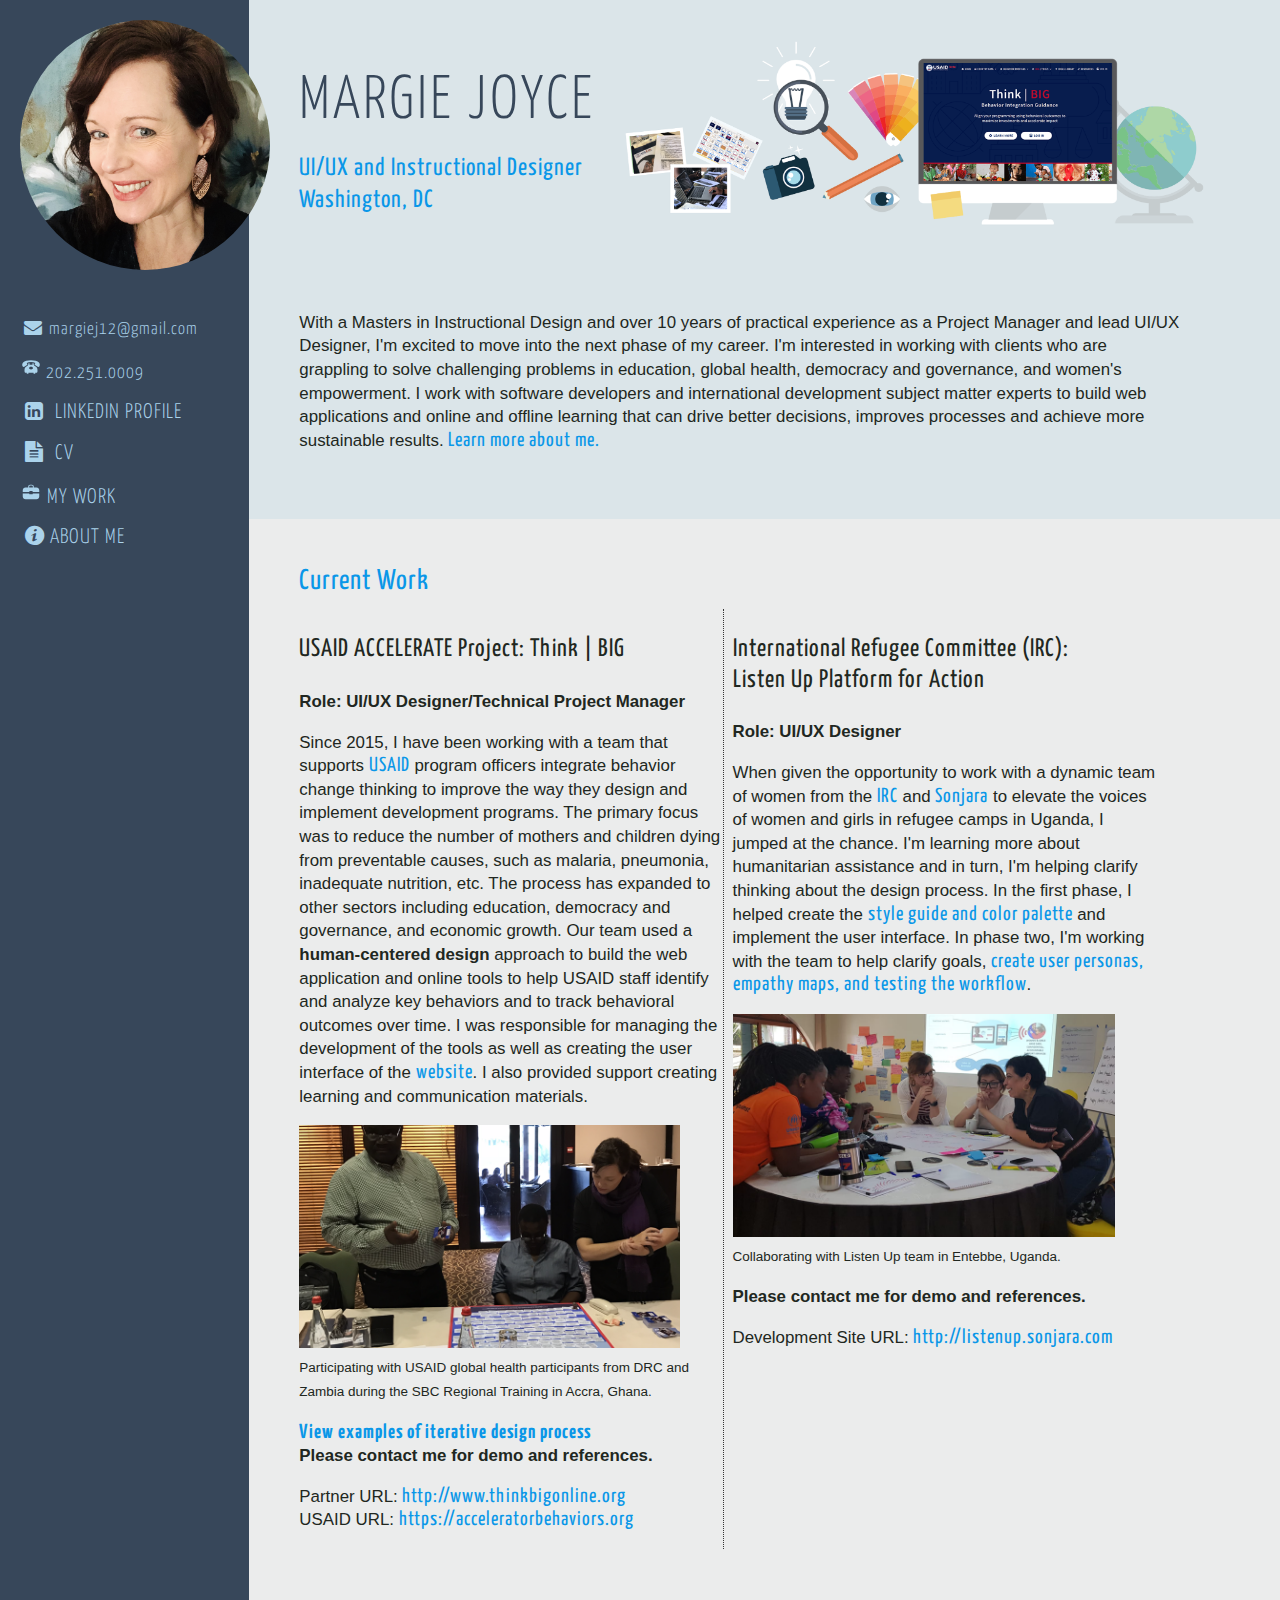
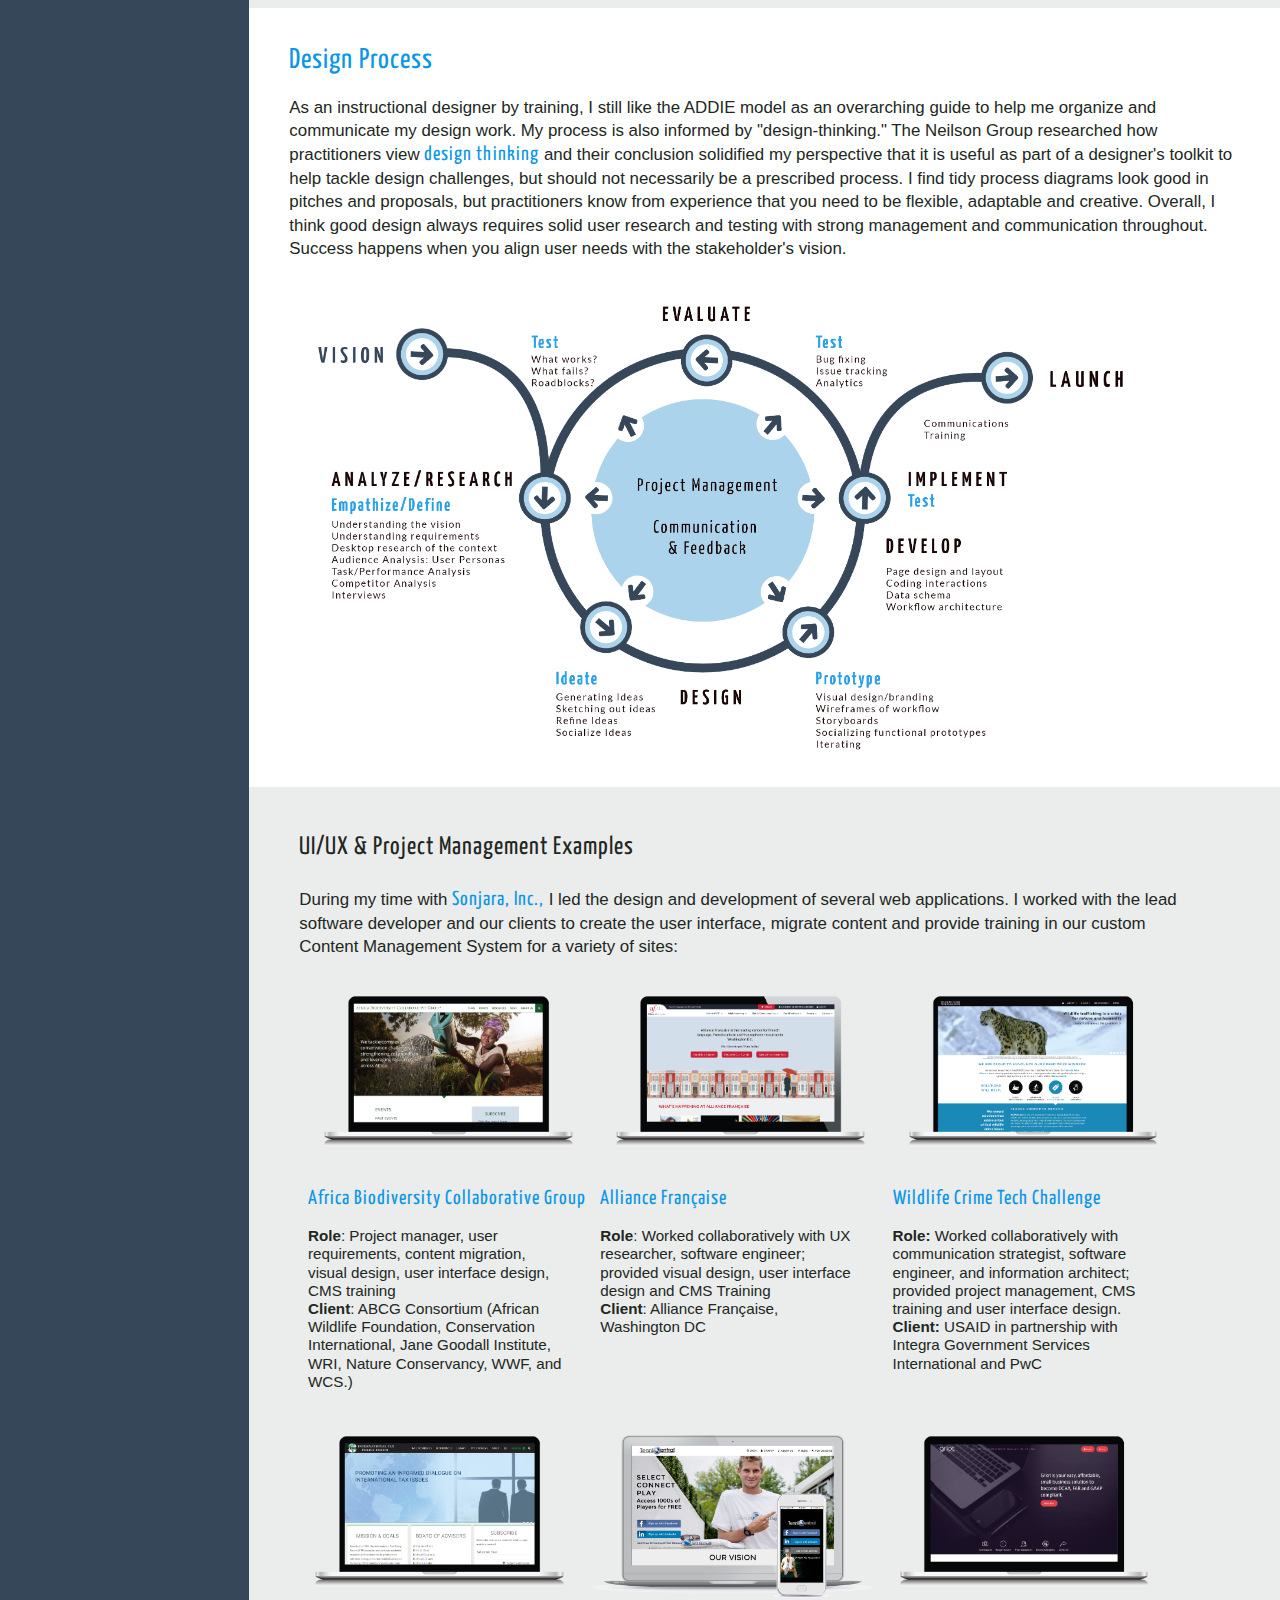
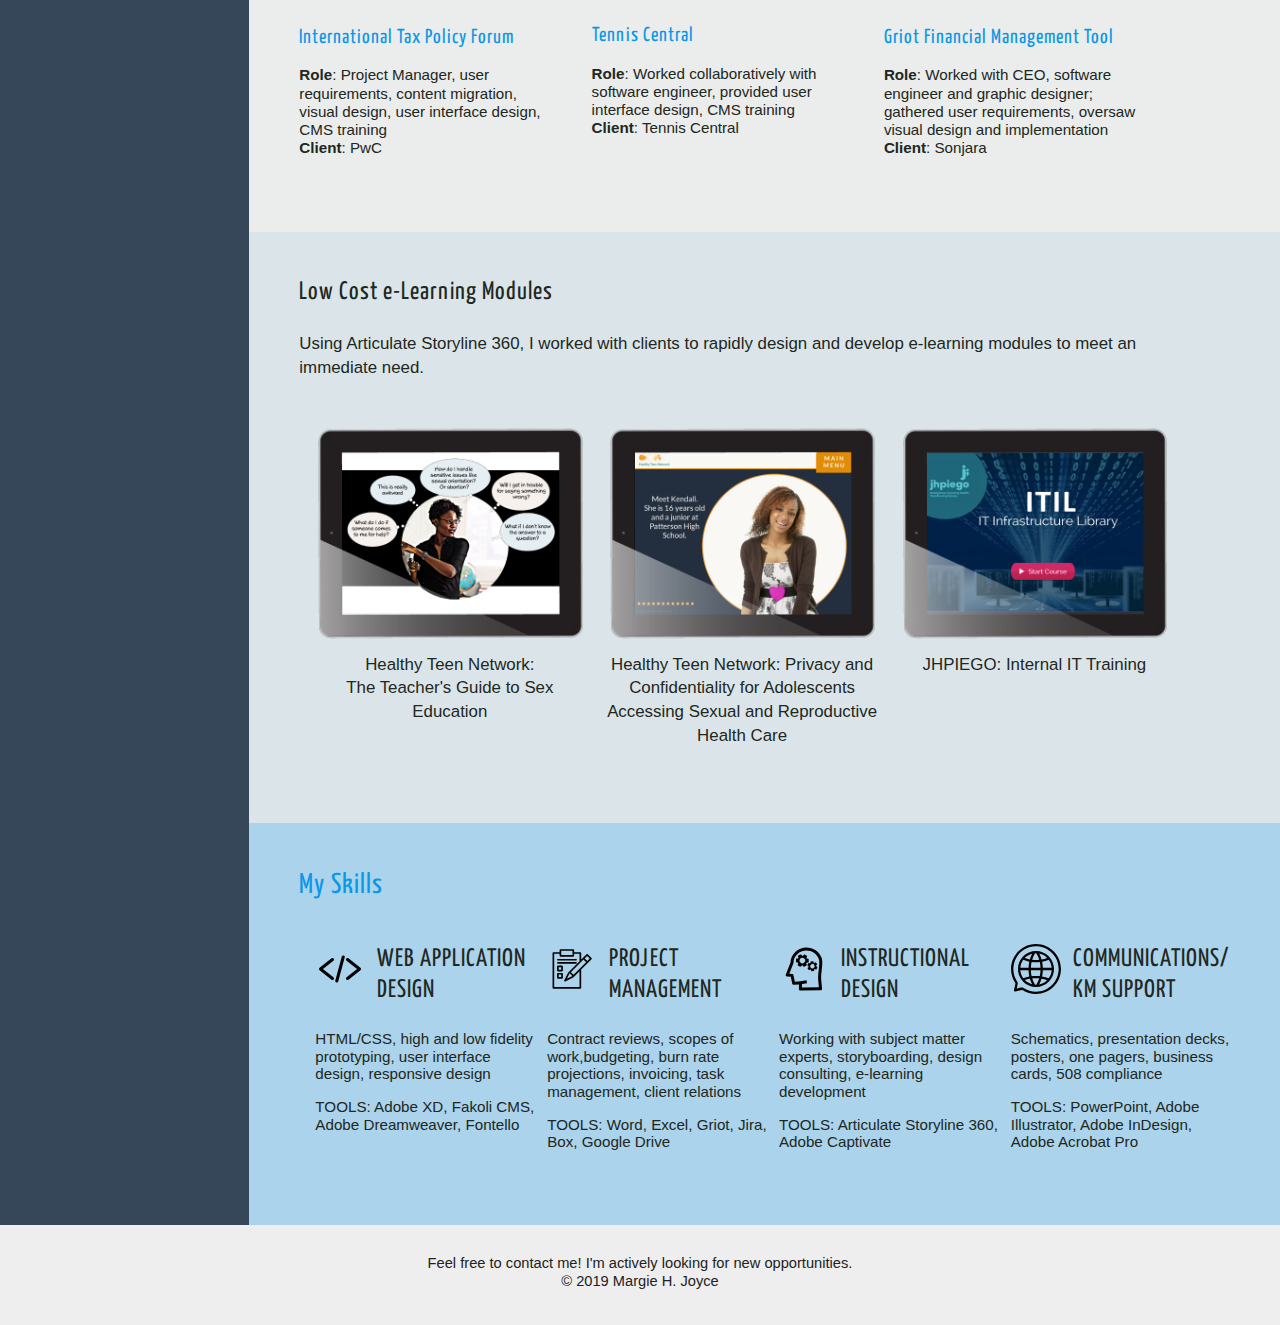
==== commit 35aa897e: "small edits" ====
--- a/index.html
+++ b/index.html
@@ -39,7 +39,7 @@
 	<div class="col span_2_of_3"><img src="images/banner.png" width="100%" height="auto" alt="map of world"/>	
 	</div>  </div></div>
     <div class="blue_gray_panel">
-       <p>With a Masters in Instructional Design and over 10 years of practical experience as a UI/UX designer, I'm excited to move into the next phase of my career. I'm interested in working with clients who are grappling to solve challenging problems in education, global health and gender equality. I work with software developers and international development subject matter experts to build web applications and online learning that can drive better decisions, improves processes and achieve more sustainable results. <a href="about.html">Learn more about me.</a></p>
+       <p>With a Masters in Instructional Design and over 10 years of practical experience as a Project Manager and lead UI/UX Designer, I'm excited to move into the next phase of my career. I'm interested in working with clients who are grappling to solve challenging problems in education, global health, democracy and governance, and women's empowerment. I work with software developers and international development subject matter experts to build web applications and online and offline learning that can drive better decisions, improves processes and achieve more sustainable results. <a href="about.html">Learn more about me.</a></p>
     </div>
 	  <div class="gray_panel">
 	    <h2>Current Work</h2>
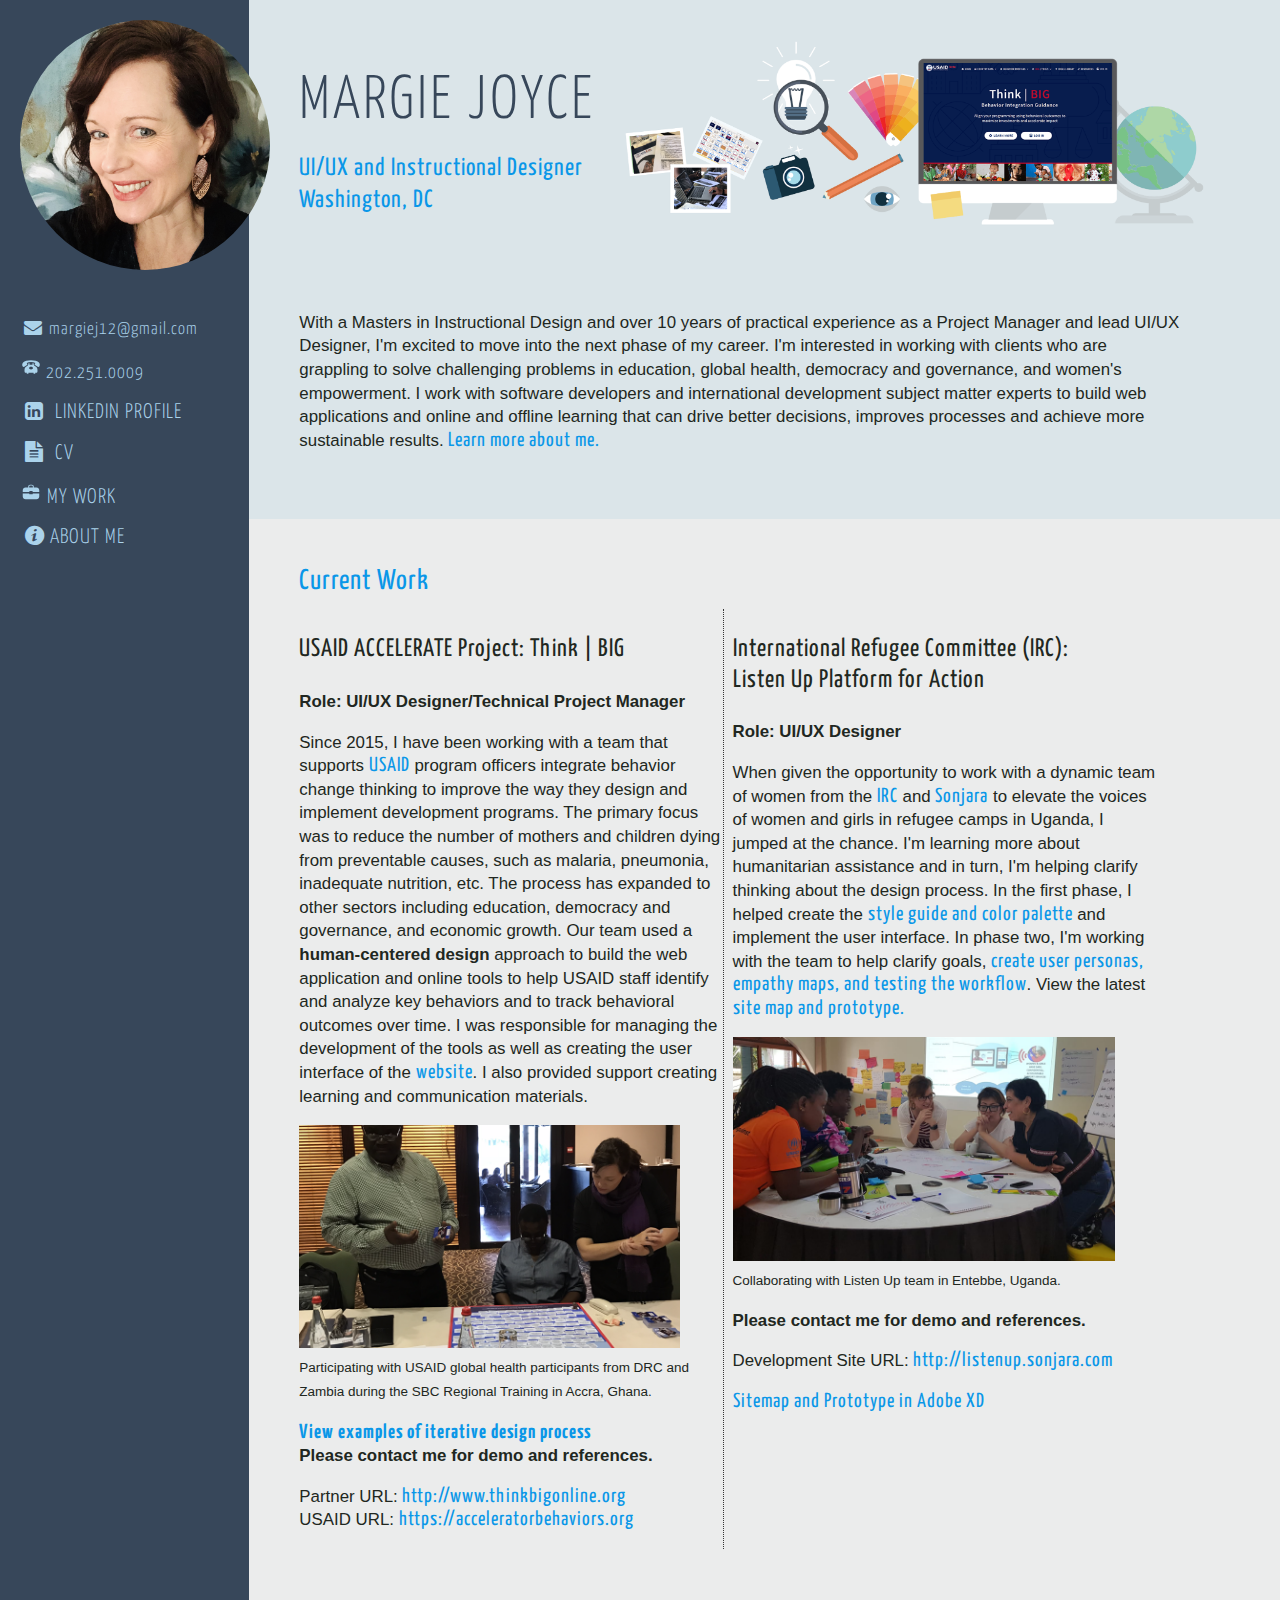
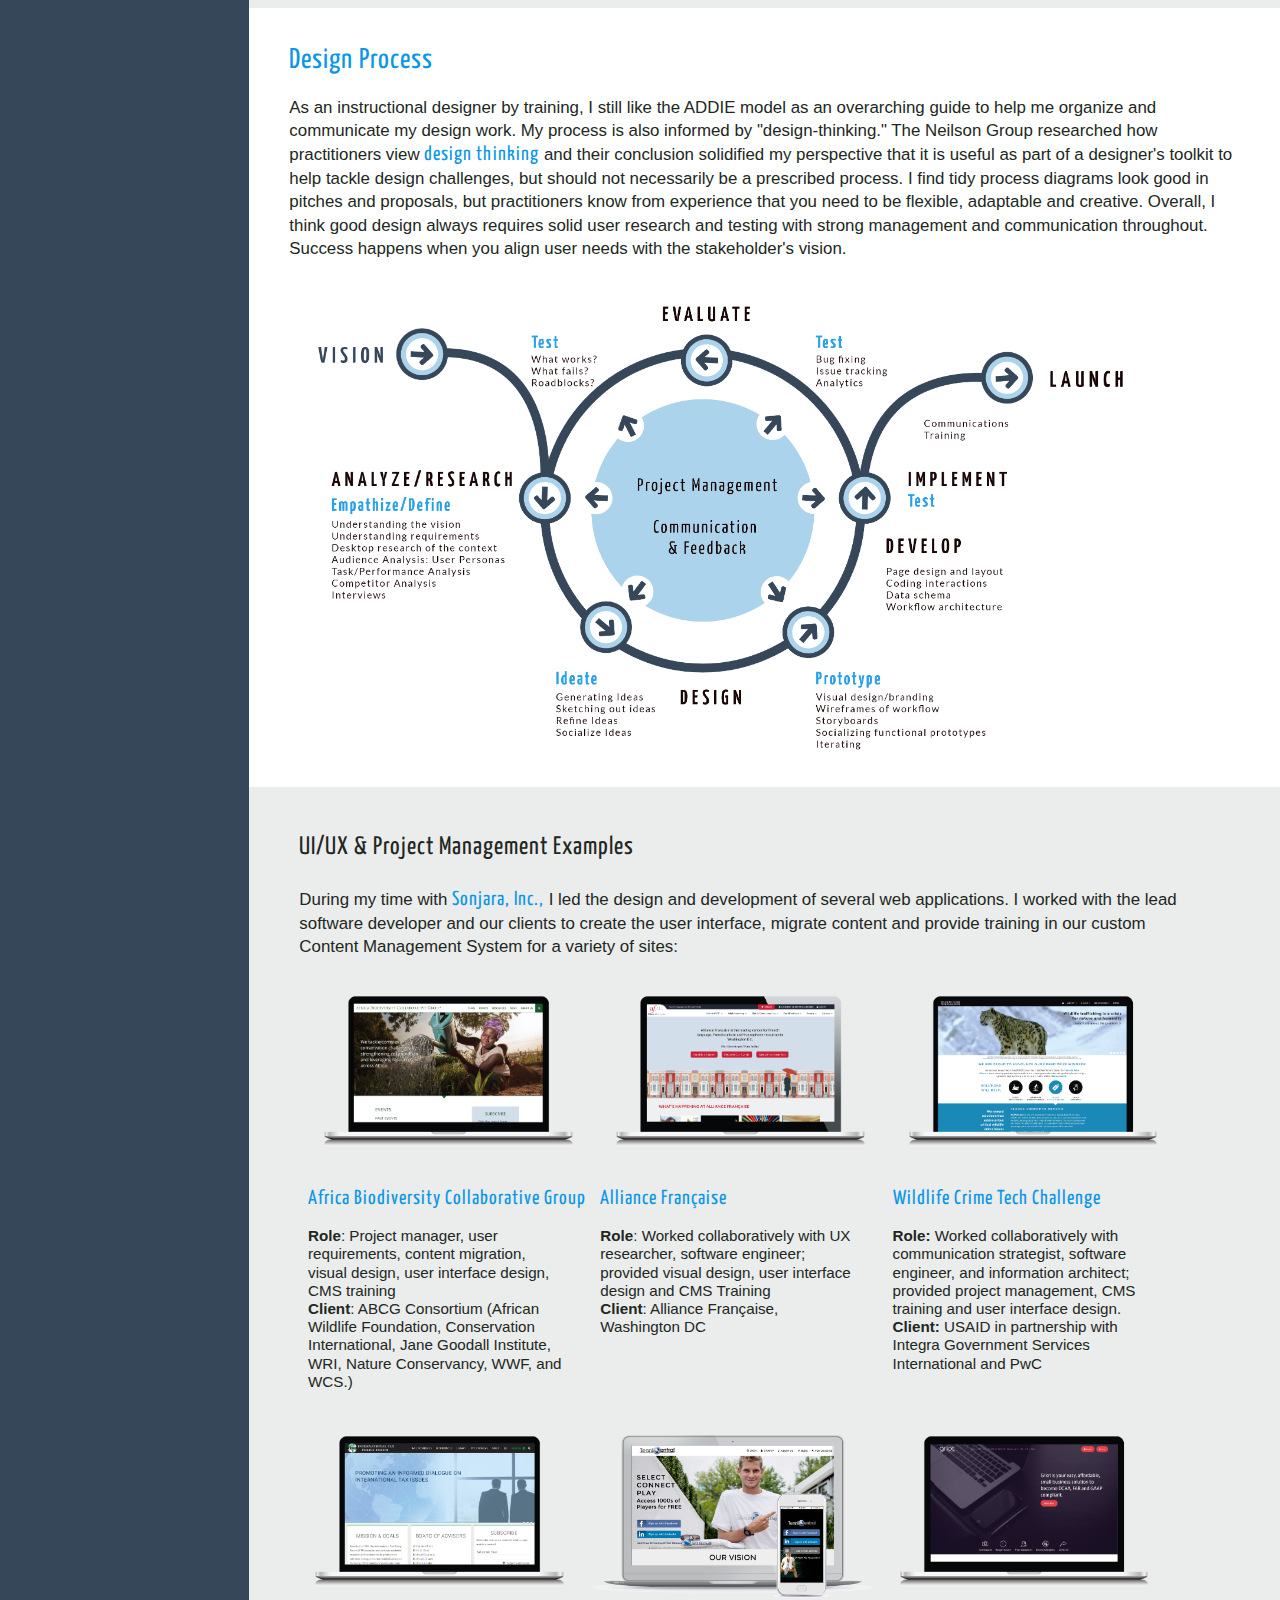
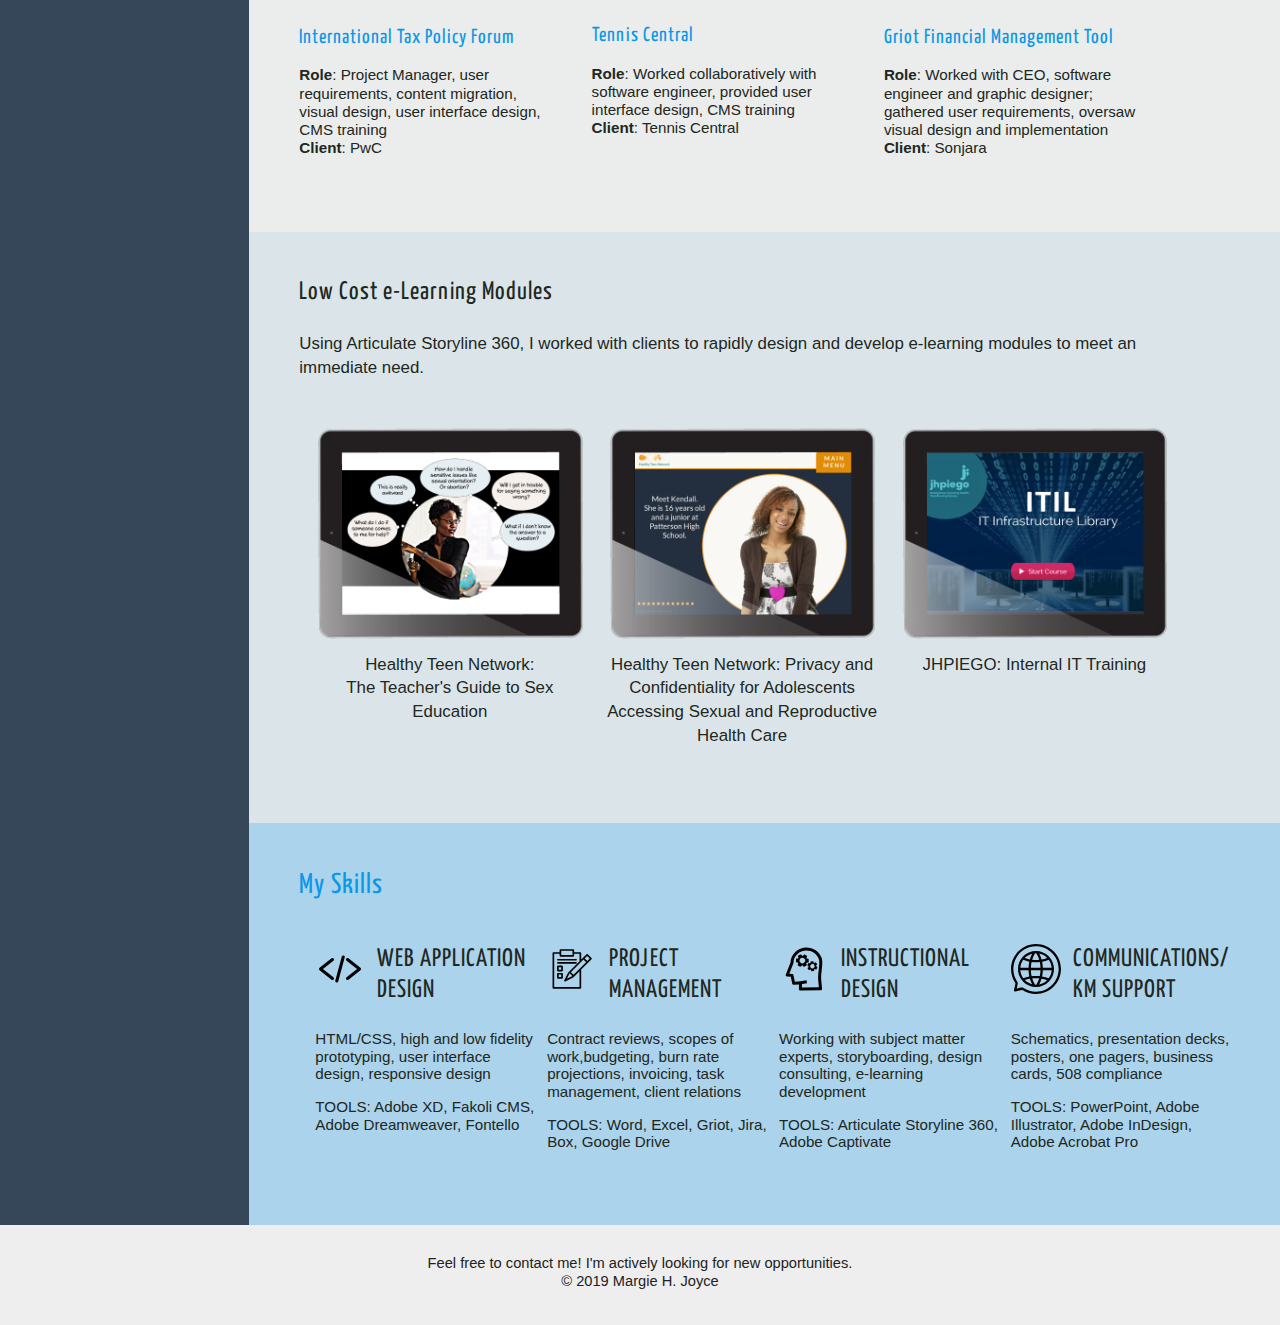
==== commit a1c4ae1b: "updated index" ====
--- a/index.html
+++ b/index.html
@@ -61,13 +61,14 @@
 Listen Up Platform for Action<br>
 		  </h3>
 		  <p><strong>Role: UI/UX Designer</strong></p>
-		  <p>When given the opportunity to work with a dynamic team of women from the <a href="http://www.rescue.org" target="_blank">IRC</a> and <a href="http://www.sonjara.com" target="_blank">Sonjara</a> to elevate the voices of women and girls in refugee camps in Uganda, I jumped at the chance. I'm learning more about humanitarian assistance and in turn, I'm helping clarify thinking about the design process. In the first phase, I helped create the <a href="ListenUp_branding.pdf" target="_blank">style guide and color palette</a> and implement the user interface. In phase two, I'm working with the team to help clarify goals, <a href="ListenUp_Workflow_Personas.pdf">create user personas, empathy maps, and testing the workflow</a>.</p>
+		  <p>When given the opportunity to work with a dynamic team of women from the <a href="http://www.rescue.org" target="_blank">IRC</a> and <a href="http://www.sonjara.com" target="_blank">Sonjara</a> to elevate the voices of women and girls in refugee camps in Uganda, I jumped at the chance. I'm learning more about humanitarian assistance and in turn, I'm helping clarify thinking about the design process. In the first phase, I helped create the <a href="ListenUp_branding.pdf" target="_blank">style guide and color palette</a> and implement the user interface. In phase two, I'm working with the team to help clarify goals, <a href="ListenUp_Workflow_Personas.pdf">create user personas, empathy maps, and testing the workflow</a>. View the latest <a target="_blank" href="https://xd.adobe.com/view/118ed8e3-ead1-484d-78ee-0b44996c837a-67bf/">site map and prototype.</a></p>
 		  <p><img src="images/entebee.png" width="90%" height="auto" alt="at a conference in Entebbe Uganda"/><br>
 	      <span style="font-size: 80%"> Collaborating with Listen Up team in Entebbe, Uganda.</span>  </p>
 		  <p><strong>Please contact me for demo and references.</strong><br>
 	      </p>
-		  <p>Development Site URL:<a href="http://listenup.sonjara.com"> http://listenup.sonjara.com</a> </p>
-		</div>  
+		  <p>Development Site URL:<a href="http://listenup.sonjara.com"> http://listenup.sonjara.com</a></p>
+		  <p><a target="_blank" href="https://xd.adobe.com/view/118ed8e3-ead1-484d-78ee-0b44996c837a-67bf/">Sitemap and  Prototype in Adobe XD</a>&nbsp;</p>
+        </div>  
 
 		  </div>	  
 		</div> 
